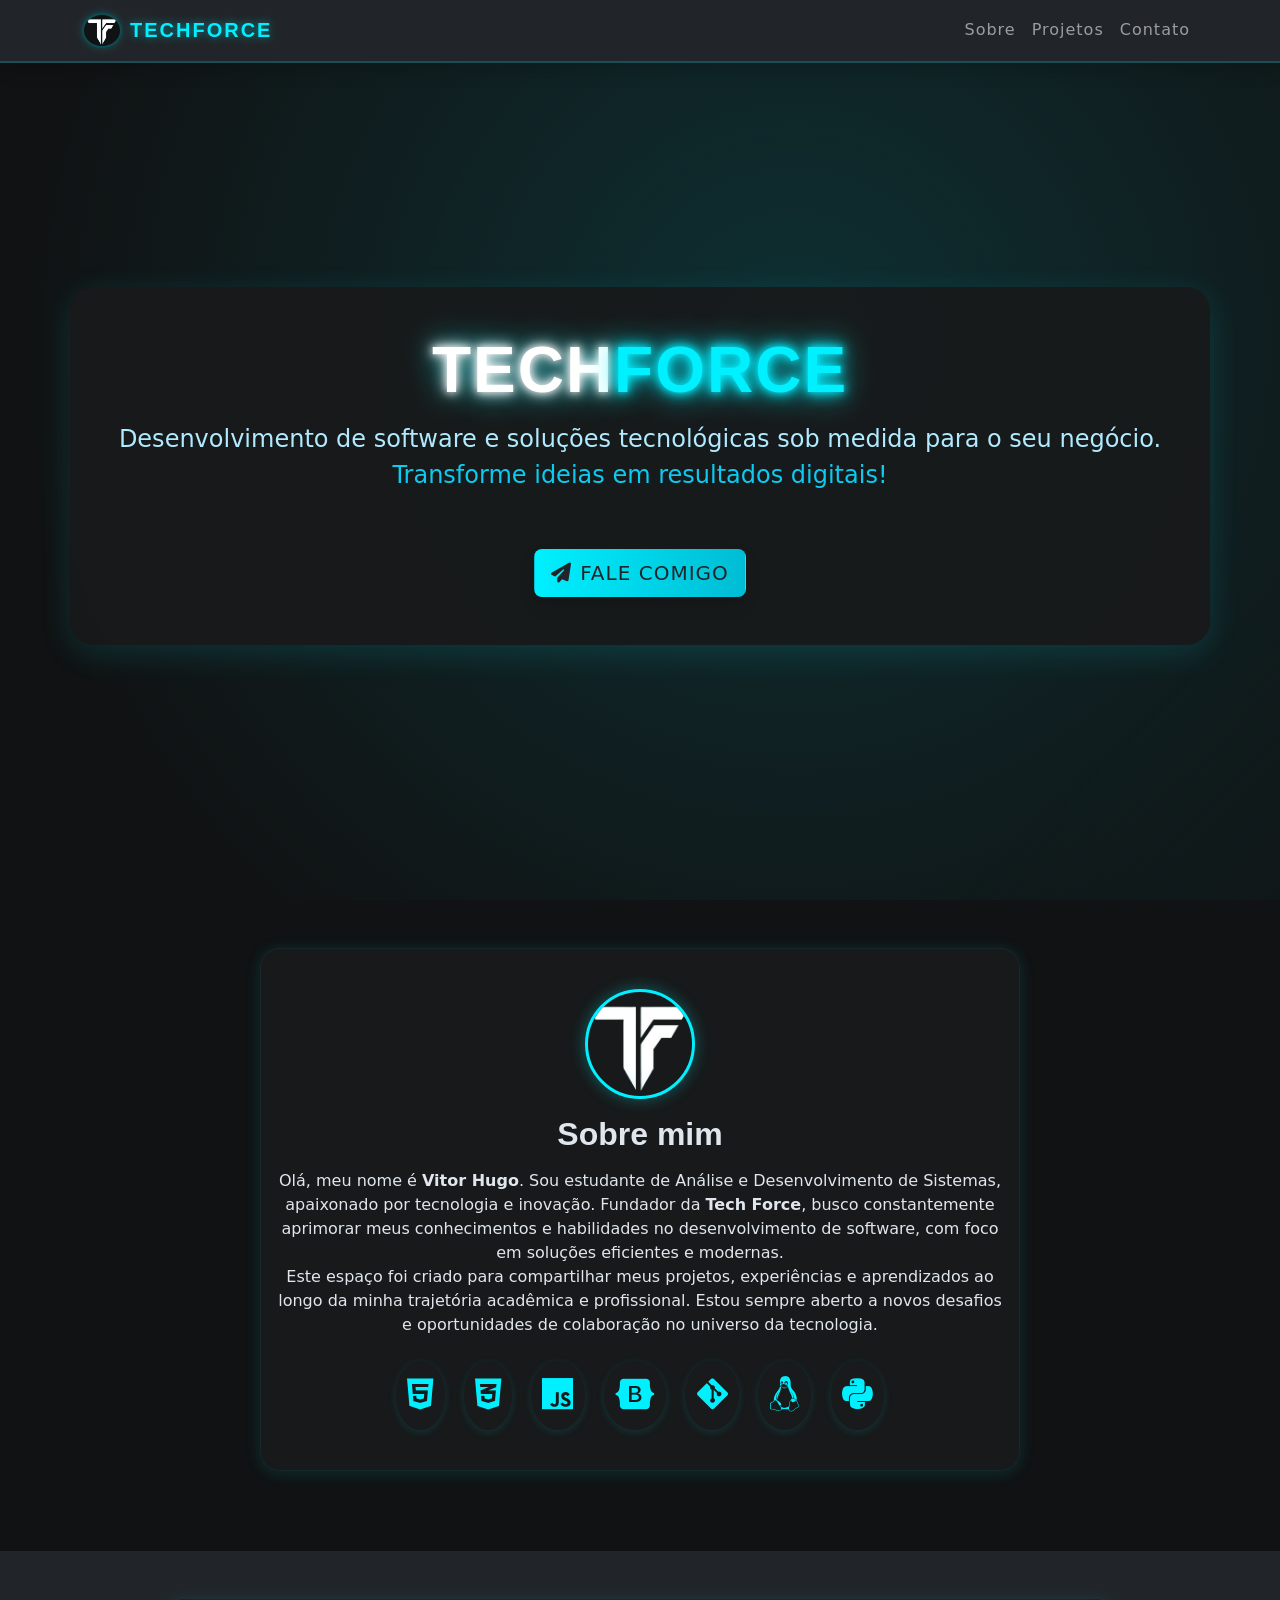
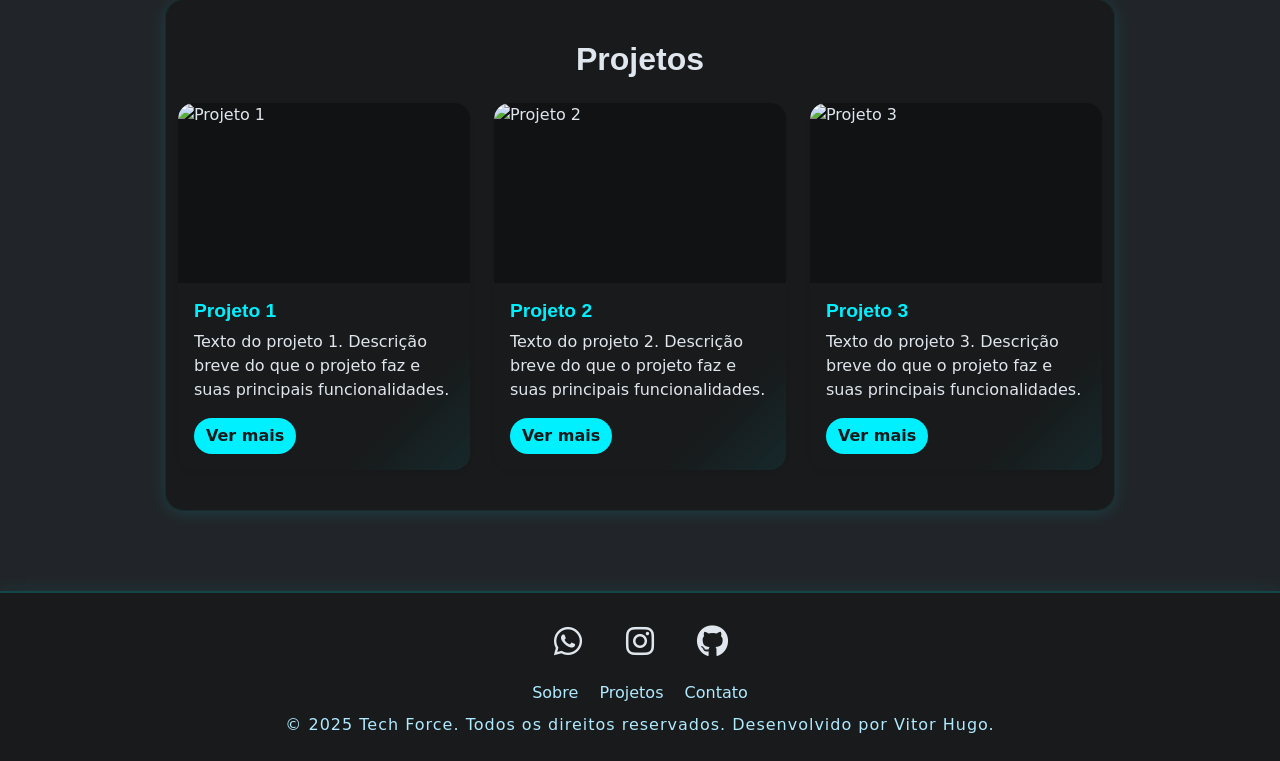
==== index.html @ abf0e977 "Commit inicial" ====
<!DOCTYPE html>
<html lang="pt-br">
  <head>
    <meta charset="UTF-8" />
    <meta name="viewport" content="width=device-width, initial-scale=1.0" />
    <title>TechForce - Início</title>
    <meta
      name="description"
      content="Desenvolvimento de software e soluções tecnológicas sob medida para o seu negócio. Portfólio de Vitor Hugo, fundador da TechForce."
    />
    <meta property="og:title" content="TechForce - Soluções em Software" />
    <meta
      property="og:description"
      content="Desenvolvimento de software e soluções tecnológicas sob medida para o seu negócio."
    />
    <meta property="og:image" content="img/techforce_logo_nobackground.png" />
    <meta property="og:type" content="website" />
    <link
      rel="icon"
      href="img/techforce_logo_nobackground.png"
      type="image/png"
    />
    <link rel="stylesheet" href="css/style.css" />
    <link
      rel="stylesheet"
      href="https://cdn.jsdelivr.net/npm/bootstrap@5.3.3/dist/css/bootstrap.min.css"
    />
    <link
      rel="stylesheet"
      href="https://cdnjs.cloudflare.com/ajax/libs/font-awesome/6.5.2/css/all.min.css"
    />
  </head>
  <body>
    <div id="particles-js"></div>
    <!-- Navbar -->
    <nav class="navbar navbar-expand-lg navbar-dark bg-dark fixed-top shadow">
      <div class="container">
        <a class="navbar-brand d-flex align-items-center" href="index.html">
          <img
            src="img/techforce_logo_nobackground.png"
            alt="Logo Tech Force"
            class="logo img-fluid me-2"
            width="40"
            height="40"
          />
          <span class="fw-bold">TECHFORCE</span>
        </a>
        <button
          class="navbar-toggler"
          type="button"
          data-bs-toggle="collapse"
          data-bs-target="#navbarNav"
          aria-controls="navbarNav"
          aria-expanded="false"
          aria-label="Toggle navigation"
        >
          <span class="navbar-toggler-icon"></span>
        </button>
        <div
          class="collapse navbar-collapse justify-content-end"
          id="navbarNav"
        >
          <ul class="navbar-nav">
            <li class="nav-item">
              <a class="nav-link active" href="#sobre">Sobre</a>
            </li>
            <li class="nav-item">
              <a class="nav-link" href="#projetos">Projetos</a>
            </li>
            <li class="nav-item">
              <a class="nav-link" href="contatos.html">Contato</a>
            </li>
          </ul>
        </div>
      </div>
    </nav>

    <!-- Hero Section -->
    <section
      class="hero hero-full d-flex align-items-center justify-content-center text-center"
    >
      <div class="container">
        <h1 class="display-4 mb-3">
          <span class="neon-tech glitch">TECH</span
          ><span class="neon-force glitch">FORCE</span>
        </h1>
        <p class="lead mb-4">
          Desenvolvimento de software e soluções tecnológicas sob medida para o
          seu negócio.<br />
          <span class="text-info"
            >Transforme ideias em resultados digitais!</span
          >
        </p>
        <a href="contatos.html" class="btn btn-destaque btn-lg shadow"
          ><i class="fa fa-paper-plane me-2"></i>Fale comigo</a
        >
      </div>
    </section>

    <main>
      <!-- Sobre Section -->
      <section id="sobre" class="py-5">
        <div class="container">
          <div class="row justify-content-center">
            <div class="col-12 col-md-10 col-lg-8 section-card text-center">
              <img
                src="img/techforce_logo_nobackground.png"
                alt="Foto de Vitor Hugo"
                class="profile-img mb-3"
              />
              <h2 class="mb-3">Sobre mim</h2>
              <p>
                Olá, meu nome é <strong>Vitor Hugo</strong>. Sou estudante de
                Análise e Desenvolvimento de Sistemas, apaixonado por tecnologia
                e inovação. Fundador da <strong>Tech Force</strong>, busco
                constantemente aprimorar meus conhecimentos e habilidades no
                desenvolvimento de software, com foco em soluções eficientes e
                modernas.<br />
                Este espaço foi criado para compartilhar meus projetos,
                experiências e aprendizados ao longo da minha trajetória
                acadêmica e profissional. Estou sempre aberto a novos desafios e
                oportunidades de colaboração no universo da tecnologia.
              </p>
              <div class="skills-list mt-4">
                <span class="skill-icon" title="HTML5"
                  ><i class="fab fa-html5"></i
                ></span>
                <span class="skill-icon" title="CSS3"
                  ><i class="fab fa-css3-alt"></i
                ></span>
                <span class="skill-icon" title="JavaScript"
                  ><i class="fab fa-js"></i
                ></span>
                <span class="skill-icon" title="Bootstrap"
                  ><i class="fab fa-bootstrap"></i
                ></span>
                <span class="skill-icon" title="Git"
                  ><i class="fab fa-git-alt"></i
                ></span>
                <span class="skill-icon" title="Linux"
                  ><i class="fab fa-linux"></i
                ></span>
                <span class="skill-icon" title="Python"
                  ><i class="fab fa-python"></i
                ></span>
              </div>
            </div>
          </div>
        </div>
      </section>

      <!-- Projetos Section -->
      <section id="projetos" class="py-5 bg-dark text-light">
        <div class="container">
          <div class="row justify-content-center">
            <div class="col-12 col-md-10 section-card">
              <h2 class="text-center mb-4">Projetos</h2>
              <div class="row g-4">
                <div class="col-md-4">
                  <div class="card h-100 shadow-sm">
                    <img
                      src="img/projeto1.jpg"
                      class="card-img-top"
                      alt="Projeto 1"
                    />
                    <div class="card-body">
                      <h5 class="card-title">Projeto 1</h5>
                      <p class="card-text">
                        Texto do projeto 1. Descrição breve do que o projeto faz
                        e suas principais funcionalidades.
                      </p>
                      <a
                        href="#"
                        class="btn btn-primary"
                        target="_blank"
                        rel="noopener"
                        >Ver mais</a
                      >
                    </div>
                  </div>
                </div>
                <div class="col-md-4">
                  <div class="card h-100 shadow-sm">
                    <img
                      src="img/projeto2.jpg"
                      class="card-img-top"
                      alt="Projeto 2"
                    />
                    <div class="card-body">
                      <h5 class="card-title">Projeto 2</h5>
                      <p class="card-text">
                        Texto do projeto 2. Descrição breve do que o projeto faz
                        e suas principais funcionalidades.
                      </p>
                      <a
                        href="#"
                        class="btn btn-primary"
                        target="_blank"
                        rel="noopener"
                        >Ver mais</a
                      >
                    </div>
                  </div>
                </div>
                <div class="col-md-4">
                  <div class="card h-100 shadow-sm">
                    <img
                      src="img/projeto3.jpg"
                      class="card-img-top"
                      alt="Projeto 3"
                    />
                    <div class="card-body">
                      <h5 class="card-title">Projeto 3</h5>
                      <p class="card-text">
                        Texto do projeto 3. Descrição breve do que o projeto faz
                        e suas principais funcionalidades.
                      </p>
                      <a
                        href="#"
                        class="btn btn-primary"
                        target="_blank"
                        rel="noopener"
                        >Ver mais</a
                      >
                    </div>
                  </div>
                </div>
                <!-- Adicione mais projetos conforme necessário -->
              </div>
            </div>
          </div>
        </div>
      </section>
    </main>

    <!-- Footer -->
    <footer class="py-4 mt-auto">
      <div class="container text-center">
        <div class="social-icons mb-3 d-flex justify-content-center gap-4">
          <a
            href="https://wa.me/5566984329906"
            target="_blank"
            class="icon-link whatsapp"
            aria-label="WhatsApp"
            ><i class="fab fa-whatsapp"></i
          ></a>
          <a
            href="https://www.instagram.com/techforce.dev"
            target="_blank"
            class="icon-link instagram"
            aria-label="Instagram"
            ><i class="fab fa-instagram"></i
          ></a>
          <a
            href="https://github.com/vitorhugo-chav"
            target="_blank"
            class="icon-link github"
            aria-label="GitHub"
            ><i class="fab fa-github"></i
          ></a>
        </div>
        <div class="mb-2">
          <a href="index.html#sobre" class="footer-link me-3">Sobre</a>
          <a href="index.html#projetos" class="footer-link me-3">Projetos</a>
          <a href="contatos.html" class="footer-link">Contato</a>
        </div>
        <p class="mt-2 mb-0 copyright">
          &copy; 2025 Tech Force. Todos os direitos reservados. Desenvolvido por
          Vitor Hugo.
        </p>
      </div>
    </footer>

    <!-- Scripts -->
    <script src="https://cdn.jsdelivr.net/npm/bootstrap@5.3.3/dist/js/bootstrap.bundle.min.js"></script>
    <script src="https://cdn.jsdelivr.net/npm/particles.js@2.0.0/particles.min.js"></script>
    <script src="js/particles-config.js"></script>
    <script src="js/main.js"></script>
  </body>
</html>
---- css/style.css ----
body {
  background: #101213 !important;
  font-family: "Share Tech Mono", "Fira Mono", "Roboto Mono", monospace;
  color: #e0e6ed;
  margin: 0;
  padding: 0;
  opacity: 0;
  transition: opacity 0.5s;
  min-height: 100vh;
  scroll-behavior: smooth;
}

body.page-fade-in {
  opacity: 1;
}
body.page-fade-out {
  opacity: 0;
}

/* Particles.js container */
#particles-js {
  position: fixed;
  width: 100vw;
  height: 100vh;
  top: 0;
  left: 0;
  z-index: -1;
  background: #101213;
}

/* Navbar */
.navbar {
  box-shadow: 0 2px 16px #00f0ff33;
  background: rgba(24, 26, 27, 0.98) !important;
  backdrop-filter: blur(8px);
  position: sticky;
  top: 0;
  z-index: 100;
  border-bottom: 2px solid #00f0ff33;
}
.navbar-brand span {
  letter-spacing: 2px;
  font-family: "Orbitron", sans-serif;
  font-weight: 900;
  color: #00f0ff;
  text-shadow: 0 0 8px #00f0ff88;
}
.nav-link.active,
.nav-link:focus {
  color: #00f0ff !important;
  text-shadow: 0 0 8px #00f0ff88;
}
.nav-link {
  transition: color 0.2s;
  font-size: 1.1rem;
  letter-spacing: 1px;
}
.navbar .logo {
  border-radius: 50%;
  border: 2px solid #00f0ff44;
  background: #101213;
  box-shadow: 0 0 8px #00f0ff33;
}

/* Hero Section */
.hero-full {
  min-height: 100vh;
  background: linear-gradient(135deg, #101213 85%, #00f0ff05 100%);
  padding-top: 5rem;
  padding-bottom: 3rem;
  display: flex;
  align-items: center;
  justify-content: center;
  position: relative;
  overflow: hidden;
}
.hero-full::before {
  content: "";
  position: absolute;
  top: -10%;
  left: -10%;
  width: 120%;
  height: 120%;
  background: radial-gradient(circle at 60% 40%, #00f0ff22 0%, transparent 70%);
  z-index: 0;
  animation: heroGlow 6s infinite alternate;
}
@keyframes heroGlow {
  0% {
    opacity: 0.7;
  }
  100% {
    opacity: 1;
  }
}
.hero-full .container {
  position: relative;
  z-index: 1;
  background: rgba(24, 26, 27, 0.92);
  border-radius: 1.5rem;
  padding: 3rem 2rem;
  box-shadow: 0 8px 32px #00f0ff22;
  display: flex;
  flex-direction: column;
  align-items: center;
}
h1.display-4 {
  font-family: "Orbitron", sans-serif;
  font-size: 3.5rem;
  letter-spacing: 2px;
  margin-bottom: 1rem;
  font-weight: 900;
  text-align: center;
  line-height: 1.1;
}
@media (min-width: 768px) {
  h1.display-4 {
    font-size: 4rem;
  }
}
.neon-tech {
  color: #fff;
  text-shadow: 0 0 8px #fff, 0 0 16px #fff, 0 0 32px #00f0ff;
}
.neon-force {
  color: #00f0ff;
  text-shadow: 0 0 8px #00f0ff, 0 0 16px #00f0ff, 0 0 32px #00f0ff;
}
.glitch {
  animation: glitch-flicker 2s infinite;
}
@keyframes glitch-flicker {
  0%,
  100% {
    opacity: 1;
    filter: none;
  }
  10% {
    opacity: 0.7;
    filter: blur(1px);
  }
  15% {
    opacity: 0.4;
    filter: blur(2px);
  }
  20% {
    opacity: 1;
    filter: none;
  }
  22% {
    opacity: 0.8;
    filter: blur(1px);
  }
  24% {
    opacity: 1;
    filter: none;
  }
  70% {
    opacity: 1;
    filter: none;
  }
  72% {
    opacity: 0.6;
    filter: blur(1px);
  }
  74% {
    opacity: 1;
    filter: none;
  }
}
.hero-full .lead {
  font-size: 1.5rem;
  color: #b0eaff;
  margin-bottom: 2rem;
}
.btn-destaque {
  background: linear-gradient(90deg, #00f0ff, #00bcd4);
  color: #181a1b;
  font-weight: bold;
  border-radius: 2rem;
  padding: 0.75rem 2.5rem;
  font-size: 1.3rem;
  margin-top: 2rem;
  box-shadow: 0 2px 16px #00f0ff33;
  transition: background 0.2s, color 0.2s, transform 0.2s;
  border: none;
  text-transform: uppercase;
  letter-spacing: 1px;
}
.btn-destaque:hover,
.btn-destaque:focus {
  background: linear-gradient(90deg, #00bcd4, #00f0ff);
  color: #fff;
  transform: scale(1.07);
}

/* Sobre mim */
.section-card {
  background: rgba(24, 26, 27, 0.93);
  border-radius: 1.2rem;
  box-shadow: 0 2px 16px #00f0ff22;
  padding: 2.5rem 2rem;
  margin-bottom: 2rem;
  border: 1px solid #00f0ff11;
  backdrop-filter: blur(2px);
}
.section-card h2 {
  color: #00f0ff;
  margin-bottom: 1.5rem;
  font-family: "Orbitron", sans-serif;
  font-weight: 700;
}
.section-card,
.section-card p,
.section-card label,
.section-card h2 {
  color: #e0e6ed !important;
}
.profile-img {
  width: 110px;
  height: 110px;
  object-fit: cover;
  border-radius: 50%;
  border: 3px solid #00f0ff;
  margin-bottom: 1rem;
  box-shadow: 0 0 16px #00f0ff55;
  display: block;
  margin-left: auto;
  margin-right: auto;
}
.skills-list {
  display: flex;
  flex-wrap: wrap;
  gap: 1.2rem;
  justify-content: center;
  margin-top: 1.5rem;
}
.skill-icon {
  font-size: 2.2rem;
  color: #00f0ff;
  background: #181a1b;
  border-radius: 50%;
  padding: 0.5rem 0.7rem;
  box-shadow: 0 2px 8px #00f0ff22;
  transition: transform 0.2s, color 0.2s;
}
.skill-icon:hover {
  color: #fff;
  transform: scale(1.15);
}

/* Projetos */
#projetos .carousel-inner {
  padding-bottom: 2rem;
}
#projetos .card {
  border-radius: 1rem;
  min-height: 260px;
  background: linear-gradient(135deg, #181a1b 80%, #00f0ff11 100%);
  color: #e0e6ed;
  border: none;
  box-shadow: 0 2px 12px #00f0ff22;
  transition: transform 0.2s, box-shadow 0.2s;
}
#projetos .card:hover {
  transform: translateY(-8px) scale(1.03);
  box-shadow: 0 8px 32px #00f0ff44;
}
#projetos .card-title {
  color: #00f0ff;
  font-family: "Orbitron", sans-serif;
  font-size: 1.2rem;
  font-weight: 700;
}
#projetos .card-img-top {
  border-radius: 1rem 1rem 0 0;
  height: 180px;
  object-fit: cover;
  background: #101213;
}
#projetos .btn-primary {
  background: #00f0ff;
  color: #181a1b;
  border-radius: 1.5rem;
  font-weight: bold;
  border: none;
  transition: background 0.2s, color 0.2s;
}
#projetos .btn-primary:hover {
  background: #00bcd4;
  color: #fff;
}

/* Formulário */
form .form-control {
  background: #181a1b;
  color: #e0e6ed;
  border: 1px solid #222;
  border-radius: 0.5rem;
}
form .form-control:focus {
  border-color: #00f0ff;
  box-shadow: 0 0 0 0.2rem rgba(0, 240, 255, 0.2);
  background: #181a1b;
  color: #fff;
}
.btn-primary {
  background: #00f0ff;
  border: none;
  color: #181a1b;
  font-weight: bold;
  transition: background 0.2s, color 0.2s;
}
.btn-primary:hover,
.btn-primary:focus {
  background: #00bcd4;
  color: #fff;
}
.was-validated .form-control:invalid,
.form-control.is-invalid {
  border-color: #dc3545;
}
.was-validated .form-control:valid,
.form-control.is-valid {
  border-color: #00f0ff;
}

/* Social icons */
.social-icons {
  gap: 2rem;
}
.icon-link {
  display: inline-flex;
  align-items: center;
  justify-content: center;
  width: 48px;
  height: 48px;
  border-radius: 50%;
  background: #181a1b;
  color: #e0e6ed;
  transition: background 0.2s, color 0.2s, transform 0.2s;
  font-size: 2rem;
  text-decoration: none !important;
  box-shadow: none !important;
  outline: none !important;
}
.icon-link:hover,
.icon-link:focus {
  transform: scale(1.15);
  color: #fff;
}
.icon-link.whatsapp:hover,
.icon-link.whatsapp:focus {
  background: #25d366;
  color: #fff;
}
.icon-link.instagram:hover,
.icon-link.instagram:focus {
  background: #e4405f;
  color: #fff;
}
.icon-link.github:hover,
.icon-link.github:focus {
  background: #24292e;
  color: #fff;
}
.icon-link::after {
  display: none !important;
}

/* Footer */
footer {
  background: #181a1b;
  border-top: 2px solid #00f0ff33;
  box-shadow: 0 -2px 16px #00f0ff11;
  padding-top: 2rem;
  padding-bottom: 2rem;
}
.footer-link {
  color: #b0eaff;
  text-decoration: none;
  font-size: 1rem;
  transition: color 0.2s;
}
.footer-link:hover,
.footer-link:focus {
  color: #00f0ff;
  text-decoration: underline;
}
.copyright {
  color: #b0eaff;
  font-size: 1rem;
  letter-spacing: 1px;
}

/* Corrige a cor dos placeholders */
.section-card ::placeholder,
.section-card input::placeholder,
.section-card textarea::placeholder {
  color: #b0eaff !important;
  opacity: 1;
}

/* Responsividade extra */
@media (max-width: 767px) {
  .hero-full .container,
  .section-card {
    padding: 1.2rem 0.5rem;
  }
  h1.display-4 {
    font-size: 2.2rem;
  }
  #projetos .card-img-top {
    height: 120px;
  }
  .skills-list {
    gap: 0.7rem;
  }
  .profile-img {
    width: 80px;
    height: 80px;
  }
  .navbar {
    font-size: 1rem;
  }
}
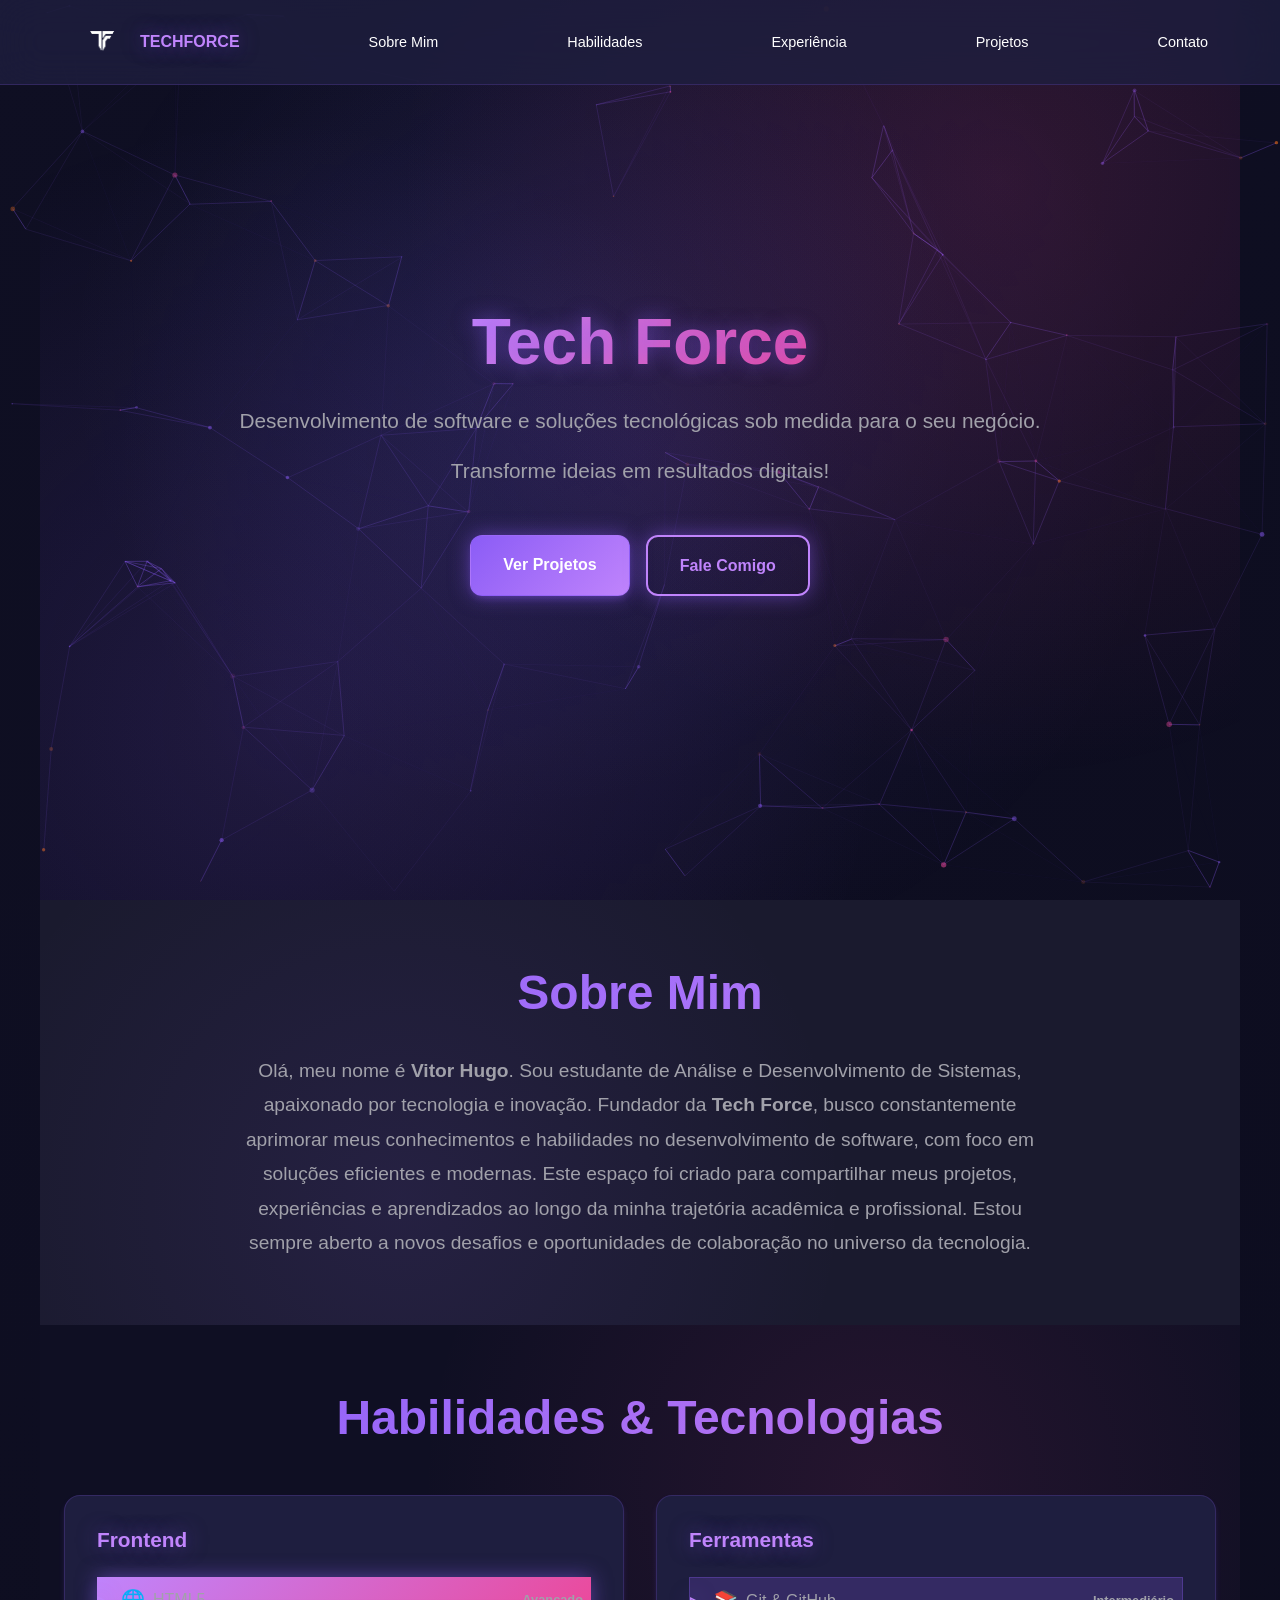
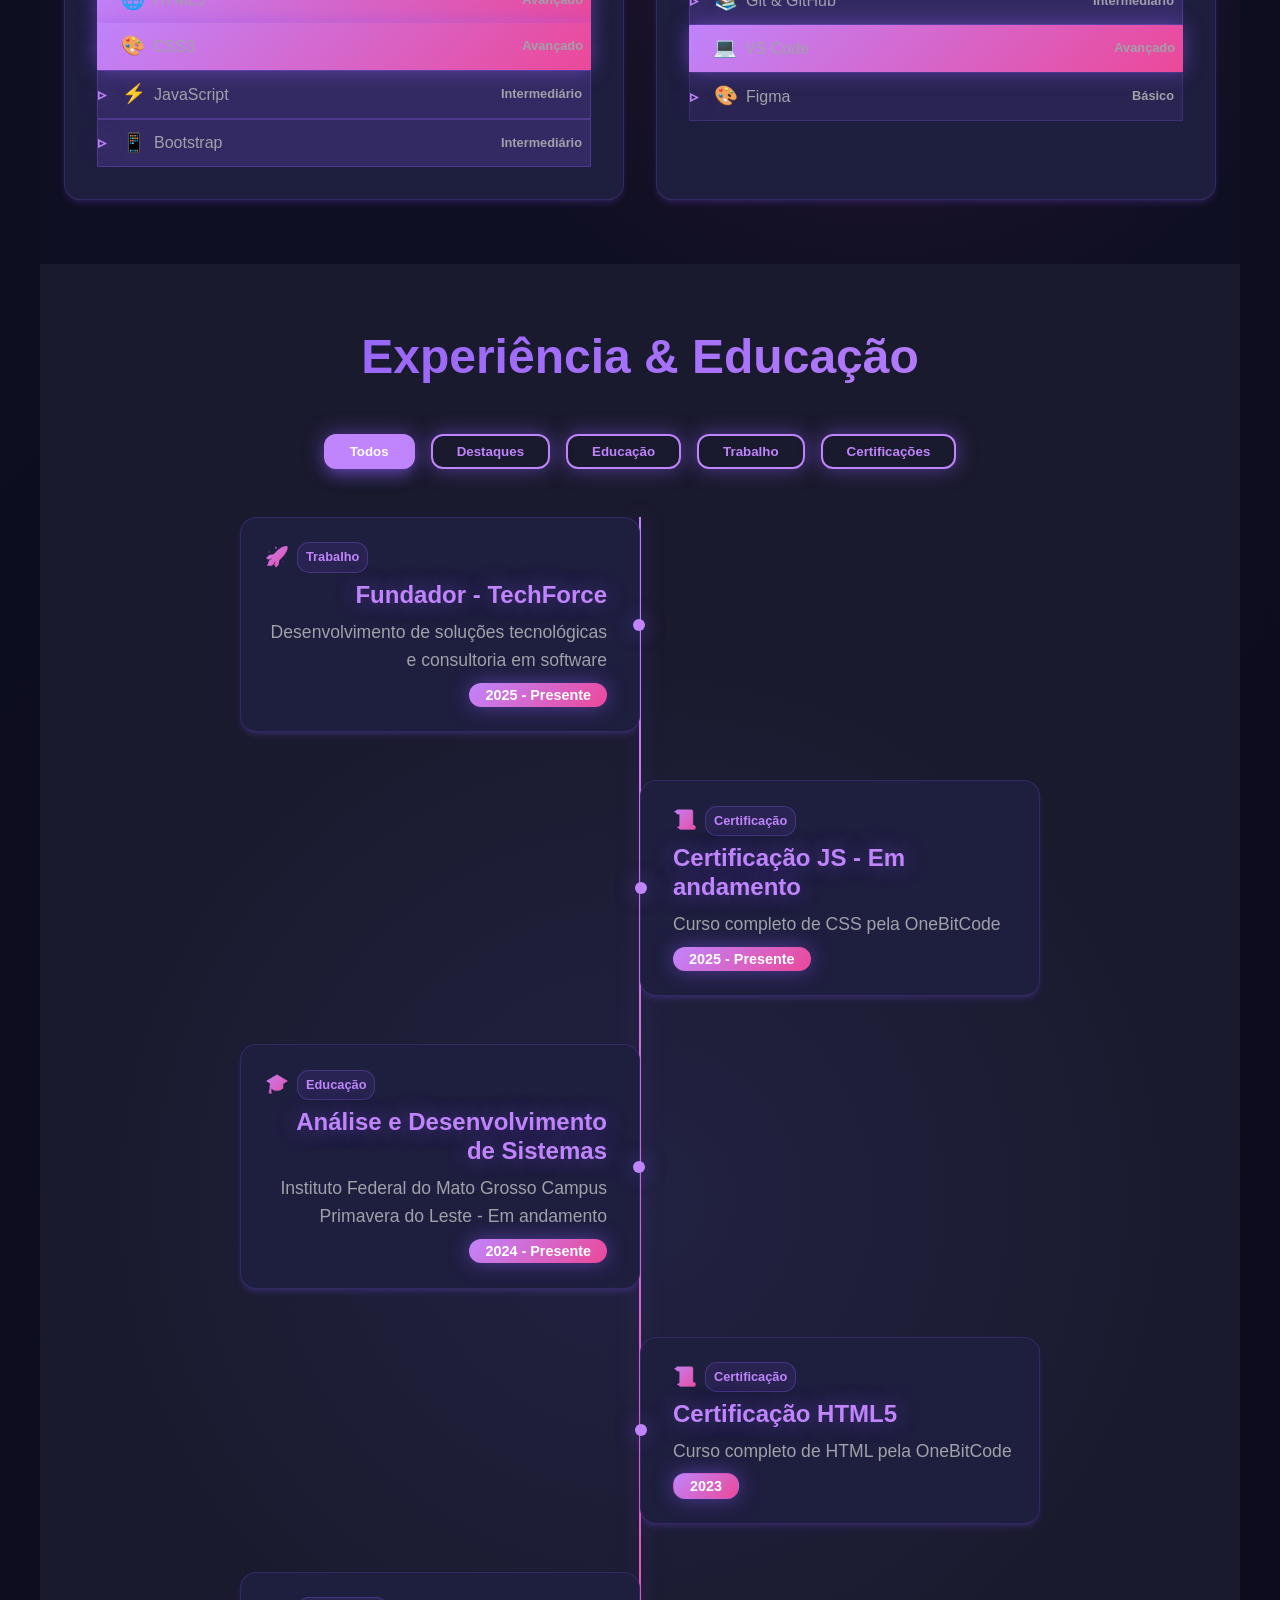
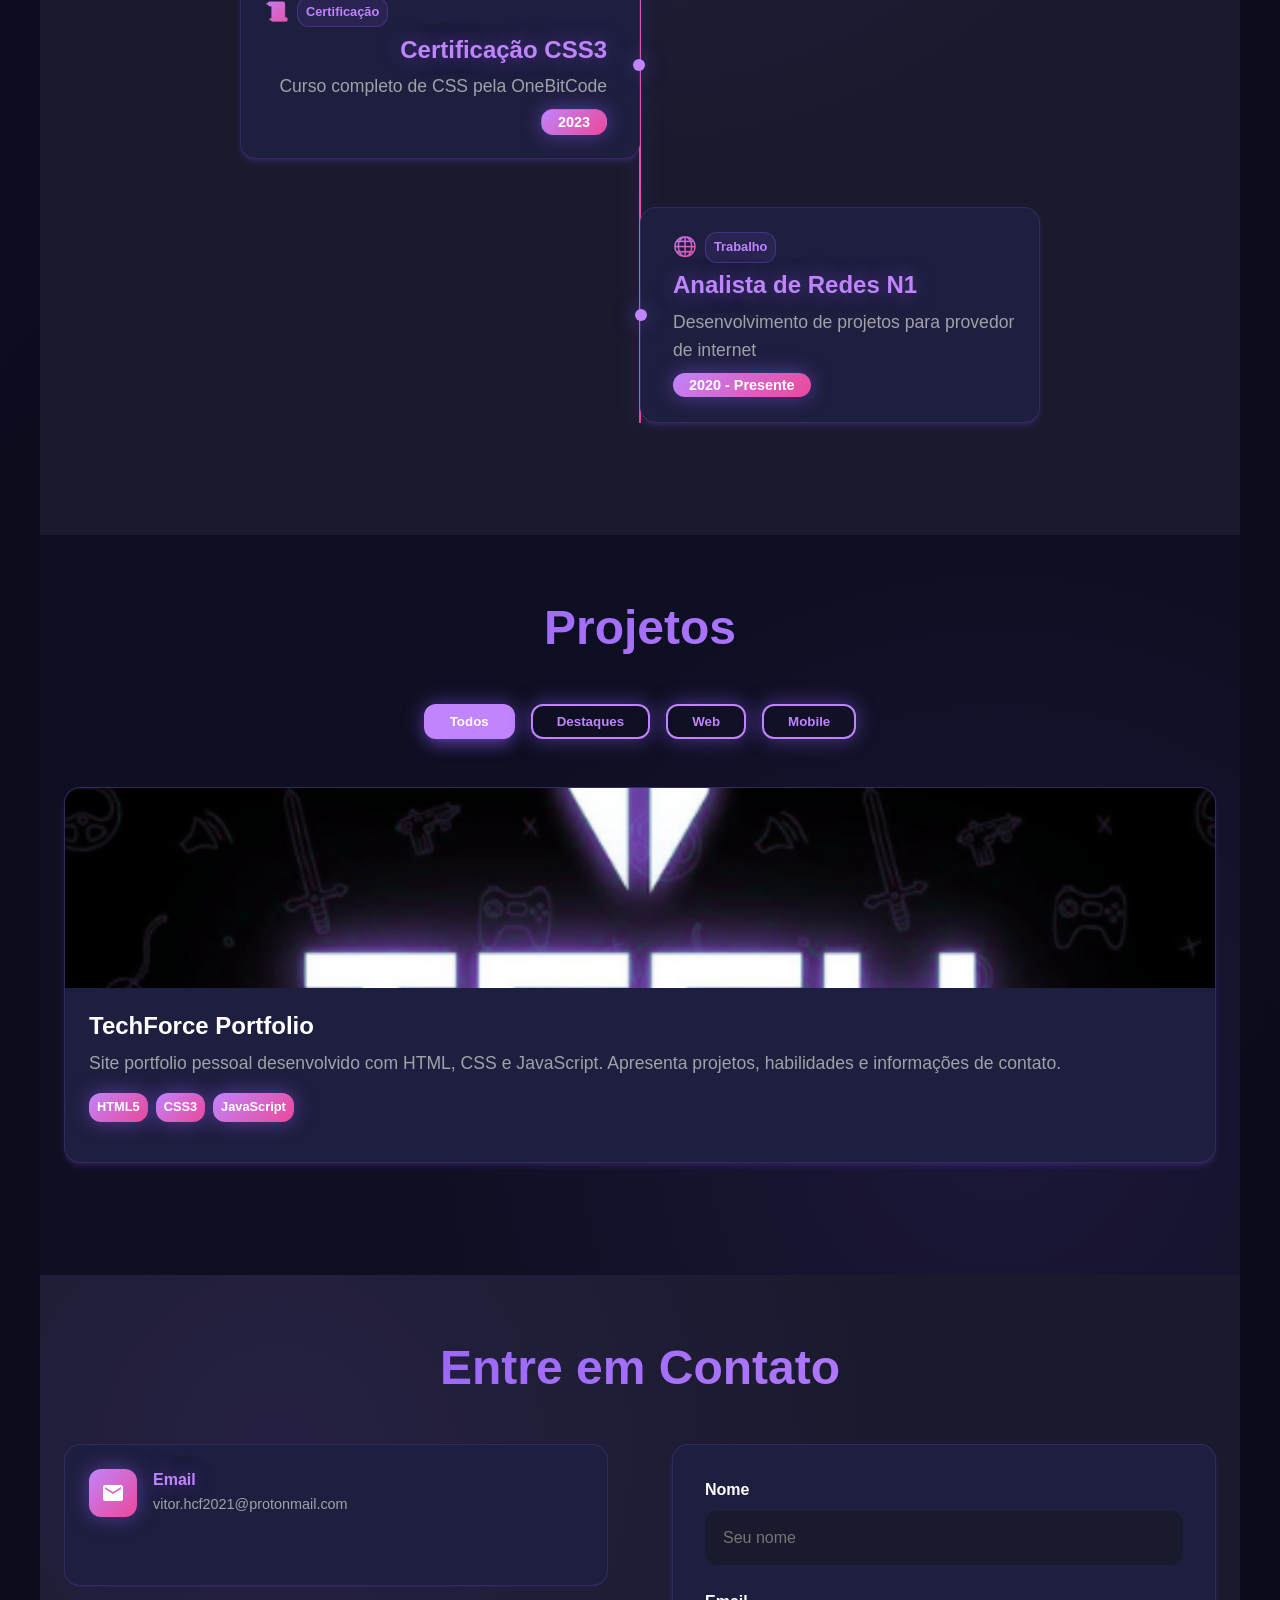
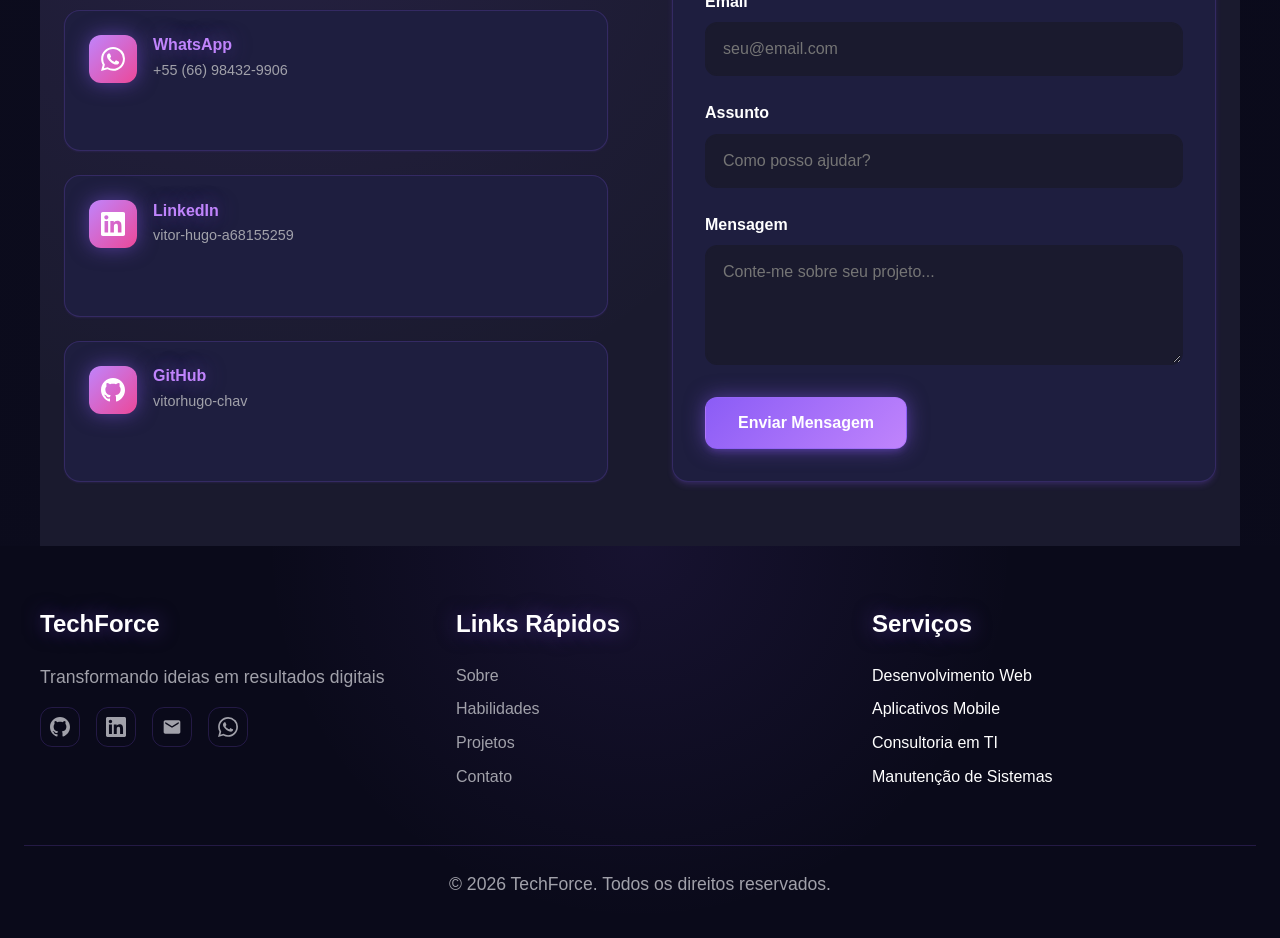
==== commit 6e81f189: "Redesign completo da pagina" ====
--- a/index.html
+++ b/index.html
@@ -1,280 +1,381 @@
 <!DOCTYPE html>
-<html lang="pt-br">
+<html lang="pt-BR">
   <head>
     <meta charset="UTF-8" />
     <meta name="viewport" content="width=device-width, initial-scale=1.0" />
-    <title>TechForce - Início</title>
+    <title>TechForce - Desenvolvimento de Software</title>
+
+    <!-- Meta Tags para SEO -->
     <meta
       name="description"
-      content="Desenvolvimento de software e soluções tecnológicas sob medida para o seu negócio. Portfólio de Vitor Hugo, fundador da TechForce."
-    />
-    <meta property="og:title" content="TechForce - Soluções em Software" />
+      content="TechForce - Desenvolvimento de software e soluções tecnológicas sob medida para seu negócio. Transforme ideias em resultados digitais!"
+    />
+    <meta
+      name="keywords"
+      content="desenvolvimento, software, tecnologia, programação, web, mobile, TechForce, Vitor Hugo"
+    />
+    <meta name="author" content="Vitor Hugo" />
+
+    <!-- Open Graph / Facebook -->
+    <meta property="og:type" content="website" />
+    <meta property="og:url" content="https://techforce.dev.br/" />
+    <meta
+      property="og:title"
+      content="TechForce - Desenvolvimento de Software"
+    />
     <meta
       property="og:description"
-      content="Desenvolvimento de software e soluções tecnológicas sob medida para o seu negócio."
-    />
-    <meta property="og:image" content="img/techforce_logo_nobackground.png" />
-    <meta property="og:type" content="website" />
-    <link
-      rel="icon"
-      href="img/techforce_logo_nobackground.png"
-      type="image/png"
-    />
-    <link rel="stylesheet" href="css/style.css" />
-    <link
-      rel="stylesheet"
-      href="https://cdn.jsdelivr.net/npm/bootstrap@5.3.3/dist/css/bootstrap.min.css"
-    />
-    <link
-      rel="stylesheet"
-      href="https://cdnjs.cloudflare.com/ajax/libs/font-awesome/6.5.2/css/all.min.css"
-    />
+      content="Soluções tecnológicas sob medida para seu negócio"
+    />
+    <meta
+      property="og:image"
+      content="assets/img/TechForce-Logo-NoBackground.png"
+    />
+
+    <!-- Twitter -->
+    <meta property="twitter:card" content="summary_large_image" />
+    <meta property="twitter:url" content="https://techforce.dev.br/" />
+    <meta
+      property="twitter:title"
+      content="TechForce - Desenvolvimento de Software"
+    />
+    <meta
+      property="twitter:description"
+      content="Soluções tecnológicas sob medida para seu negócio"
+    />
+    <meta
+      property="twitter:image"
+      content="assets/img/TechForce-Logo-NoBackground.png"
+    />
+
+    <link rel="stylesheet" href="assets/css/style.css" />
+    <link rel="icon" type="image/x-icon" href="assets/img/TechForce.png" />
   </head>
   <body>
-    <div id="particles-js"></div>
+    <!-- Partículas de fundo -->
+    <div id="particles-container"></div>
+
     <!-- Navbar -->
-    <nav class="navbar navbar-expand-lg navbar-dark bg-dark fixed-top shadow">
-      <div class="container">
-        <a class="navbar-brand d-flex align-items-center" href="index.html">
-          <img
-            src="img/techforce_logo_nobackground.png"
-            alt="Logo Tech Force"
-            class="logo img-fluid me-2"
-            width="40"
-            height="40"
-          />
-          <span class="fw-bold">TECHFORCE</span>
-        </a>
-        <button
-          class="navbar-toggler"
-          type="button"
-          data-bs-toggle="collapse"
-          data-bs-target="#navbarNav"
-          aria-controls="navbarNav"
-          aria-expanded="false"
-          aria-label="Toggle navigation"
-        >
-          <span class="navbar-toggler-icon"></span>
-        </button>
-        <div
-          class="collapse navbar-collapse justify-content-end"
-          id="navbarNav"
-        >
-          <ul class="navbar-nav">
-            <li class="nav-item">
-              <a class="nav-link active" href="#sobre">Sobre</a>
-            </li>
-            <li class="nav-item">
-              <a class="nav-link" href="#projetos">Projetos</a>
-            </li>
-            <li class="nav-item">
-              <a class="nav-link" href="contatos.html">Contato</a>
-            </li>
+    <nav>
+      <ul>
+        <li>
+          <a href="#"
+            ><img
+              src="assets/img/TechForce-Logo-NoBackground.png"
+              alt="Logo TechForce"
+              width="60"
+            />TECHFORCE</a
+          >
+        </li>
+        <li><a href="#aboutme">Sobre Mim</a></li>
+        <li><a href="#skills">Habilidades</a></li>
+        <li><a href="#experience">Experiência</a></li>
+        <li><a href="#projects">Projetos</a></li>
+        <li><a href="#contact">Contato</a></li>
+      </ul>
+    </nav>
+
+    <!-- Hero -->
+    <section id="hero">
+      <h1>Tech Force</h1>
+      <p>
+        Desenvolvimento de software e soluções tecnológicas sob medida para o
+        seu negócio.
+      </p>
+      <p>Transforme ideias em resultados digitais!</p>
+      <div class="hero-buttons">
+        <a href="#projects" class="btn btn-primary">Ver Projetos</a>
+        <a href="#contact" class="btn btn-secondary">Fale Comigo</a>
+      </div>
+    </section>
+
+    <!-- About Me -->
+    <section id="aboutme">
+      <h2>Sobre Mim</h2>
+      <p>
+        Olá, meu nome é <strong>Vitor Hugo</strong>. Sou estudante de Análise e
+        Desenvolvimento de Sistemas, apaixonado por tecnologia e inovação.
+        Fundador da <strong>Tech Force</strong>, busco constantemente aprimorar
+        meus conhecimentos e habilidades no desenvolvimento de software, com
+        foco em soluções eficientes e modernas. Este espaço foi criado para
+        compartilhar meus projetos, experiências e aprendizados ao longo da
+        minha trajetória acadêmica e profissional. Estou sempre aberto a novos
+        desafios e oportunidades de colaboração no universo da tecnologia.
+      </p>
+    </section>
+
+    <!-- Skills -->
+    <section id="skills">
+      <h2>Habilidades & Tecnologias</h2>
+      <div class="skills-container">
+        <!-- Grid de habilidades (será preenchido dinamicamente) -->
+        <div class="skills-grid" id="skills-grid">
+          <!-- Habilidades serão carregadas aqui via JavaScript -->
+        </div>
+      </div>
+    </section>
+
+    <!-- Experience -->
+    <section id="experience">
+      <h2>Experiência & Educação</h2>
+      <div class="timeline-container">
+        <!-- Filtros da Timeline -->
+        <div class="timeline-filters">
+          <button class="timeline-filter-btn active" data-filter="all">
+            Todos
+          </button>
+          <button class="timeline-filter-btn" data-filter="featured">
+            Destaques
+          </button>
+          <button class="timeline-filter-btn" data-filter="education">
+            Educação
+          </button>
+          <button class="timeline-filter-btn" data-filter="work">
+            Trabalho
+          </button>
+          <button class="timeline-filter-btn" data-filter="certification">
+            Certificações
+          </button>
+        </div>
+
+        <!-- Timeline (será preenchida dinamicamente) -->
+        <div class="timeline" id="timeline">
+          <!-- Items da timeline serão carregados aqui via JavaScript -->
+        </div>
+      </div>
+    </section>
+
+    <!-- Projects -->
+    <section id="projects">
+      <h2>Projetos</h2>
+      <div class="projects-container">
+        <!-- Filtros -->
+        <div class="projects-filters">
+          <button class="filter-btn active" data-filter="all">Todos</button>
+          <button class="filter-btn" data-filter="featured">Destaques</button>
+          <button class="filter-btn" data-filter="web">Web</button>
+          <button class="filter-btn" data-filter="mobile">Mobile</button>
+        </div>
+
+        <!-- Grid de projetos (será preenchido dinamicamente) -->
+        <div class="projects-grid" id="projects-grid">
+          <!-- Projetos serão carregados aqui via JavaScript -->
+        </div>
+
+        <!-- Carrossel para mobile -->
+        <div class="projects-carousel" id="projects-carousel">
+          <!-- Carrossel será preenchido dinamicamente -->
+        </div>
+      </div>
+    </section>
+
+    <!-- Contact -->
+    <section id="contact">
+      <h2>Entre em Contato</h2>
+      <div class="contact-container">
+        <div class="contact-info">
+          <div class="contact-item">
+            <a href="mailto:vitor.hcf2021@protonmail.com" target="_blank">
+              <div class="contact-icon">
+                <svg viewBox="0 0 24 24" fill="currentColor">
+                  <path
+                    d="M20 4H4c-1.1 0-1.99.9-1.99 2L2 18c0 1.1.9 2 2 2h16c1.1 0 2-.9 2-2V6c0-1.1-.9-2-2-2zm0 4l-8 5-8-5V6l8 5 8-5v2z"
+                  />
+                </svg>
+              </div>
+              <div class="contact-details">
+                <h3>Email</h3>
+                <p>vitor.hcf2021@protonmail.com</p>
+              </div>
+            </a>
+          </div>
+          <div class="contact-item">
+            <a
+              href="https://wa.me/5566984329906"
+              target="_blank"
+              rel="noopener"
+            >
+              <div class="contact-icon">
+                <svg viewBox="0 0 24 24" fill="currentColor">
+                  <path
+                    d="M17.472 14.382c-.297-.149-1.758-.867-2.03-.967-.273-.099-.471-.148-.67.15-.197.297-.767.966-.94 1.164-.173.199-.347.223-.644.075-.297-.15-1.255-.463-2.39-1.475-.883-.788-1.48-1.761-1.653-2.059-.173-.297-.018-.458.13-.606.134-.133.298-.347.446-.52.149-.174.198-.298.298-.497.099-.198.05-.371-.025-.52-.075-.149-.669-1.612-.916-2.207-.242-.579-.487-.5-.669-.51-.173-.008-.371-.01-.57-.01-.198 0-.52.074-.792.372-.272.297-1.04 1.016-1.04 2.479 0 1.462 1.065 2.875 1.213 3.074.149.198 2.096 3.2 5.077 4.487.709.306 1.262.489 1.694.625.712.227 1.36.195 1.871.118.571-.085 1.758-.719 2.006-1.413.248-.694.248-1.289.173-1.413-.074-.124-.272-.198-.57-.347m-5.421 7.403h-.004a9.87 9.87 0 01-5.031-1.378l-.361-.214-3.741.982.998-3.648-.235-.374a9.86 9.86 0 01-1.51-5.26c.001-5.45 4.436-9.884 9.888-9.884 2.64 0 5.122 1.03 6.988 2.898a9.825 9.825 0 012.893 6.994c-.003 5.45-4.437 9.884-9.885 9.884m8.413-18.297A11.815 11.815 0 0012.05 0C5.495 0 .16 5.335.157 11.892c0 2.096.547 4.142 1.588 5.945L.057 24l6.305-1.654a11.882 11.882 0 005.683 1.448h.005c6.554 0 11.89-5.335 11.893-11.893A11.821 11.821 0 0020.885 3.488"
+                  />
+                </svg>
+              </div>
+              <div class="contact-details">
+                <h3>WhatsApp</h3>
+                <p>+55 (66) 98432-9906</p>
+              </div>
+            </a>
+          </div>
+          <div class="contact-item">
+            <a
+              href="https://www.linkedin.com/in/vitor-hugo-a68155259"
+              target="_blank"
+              rel="noopener"
+            >
+              <div class="contact-icon">
+                <svg viewBox="0 0 24 24" fill="currentColor">
+                  <path
+                    d="M20.447 20.452h-3.554v-5.569c0-1.328-.027-3.037-1.852-3.037-1.853 0-2.136 1.445-2.136 2.939v5.667H9.351V9h3.414v1.561h.046c.477-.9 1.637-1.85 3.37-1.85 3.601 0 4.267 2.37 4.267 5.455v6.286zM5.337 7.433c-1.144 0-2.063-.926-2.063-2.065 0-1.138.92-2.063 2.063-2.063 1.14 0 2.064.925 2.064 2.063 0 1.139-.925 2.065-2.064 2.065zm1.782 13.019H3.555V9h3.564v11.452zM22.225 0H1.771C.792 0 0 .774 0 1.729v20.542C0 23.227.792 24 1.771 24h20.451C23.2 24 24 23.227 24 22.271V1.729C24 .774 23.2 0 22.222 0h.003z"
+                  />
+                </svg>
+              </div>
+              <div class="contact-details">
+                <h3>LinkedIn</h3>
+                <p>vitor-hugo-a68155259</p>
+              </div>
+            </a>
+          </div>
+          <div class="contact-item">
+            <a
+              href="https://github.com/vitorhugo-chav"
+              target="_blank"
+              rel="noopener"
+            >
+              <div class="contact-icon">
+                <svg viewBox="0 0 24 24" fill="currentColor">
+                  <path
+                    d="M12 0c-6.626 0-12 5.373-12 12 0 5.302 3.438 9.8 8.207 11.387.599.111.793-.261.793-.577v-2.234c-3.338.726-4.033-1.416-4.033-1.416-.546-1.387-1.333-1.756-1.333-1.756-1.089-.745.083-.729.083-.729 1.205.084 1.839 1.237 1.839 1.237 1.07 1.834 2.807 1.304 3.492.997.107-.775.418-1.305.762-1.604-2.665-.305-5.467-1.334-5.467-5.931 0-1.311.469-2.381 1.236-3.221-.124-.303-.535-1.524.117-3.176 0 0 1.008-.322 3.301 1.23.957-.266 1.983-.399 3.003-.404 1.02.005 2.047.138 3.006.404 2.291-1.552 3.297-1.23 3.297-1.23.653 1.653.242 2.874.118 3.176.77.84 1.235 1.911 1.235 3.221 0 4.609-2.807 5.624-5.479 5.921.43.372.823 1.102.823 2.222v3.293c0 .319.192.694.801.576 4.765-1.589 8.199-6.086 8.199-11.386 0-6.627-5.373-12-12-12z"
+                  />
+                </svg>
+              </div>
+              <div class="contact-details">
+                <h3>GitHub</h3>
+                <p>vitorhugo-chav</p>
+              </div>
+            </a>
+          </div>
+        </div>
+
+        <form action="#" method="POST" class="contact-form">
+          <div class="form-group">
+            <label for="name">Nome</label>
+            <input
+              type="text"
+              id="name"
+              name="name"
+              placeholder="Seu nome"
+              required
+            />
+          </div>
+          <div class="form-group">
+            <label for="email">Email</label>
+            <input
+              type="email"
+              id="email"
+              name="email"
+              placeholder="seu@email.com"
+              required
+            />
+          </div>
+          <div class="form-group">
+            <label for="subject">Assunto</label>
+            <input
+              type="text"
+              id="subject"
+              name="subject"
+              placeholder="Como posso ajudar?"
+            />
+          </div>
+          <div class="form-group">
+            <label for="message">Mensagem</label>
+            <textarea
+              id="message"
+              name="message"
+              placeholder="Conte-me sobre seu projeto..."
+              required
+            ></textarea>
+          </div>
+          <button type="submit" class="btn btn-primary">Enviar Mensagem</button>
+        </form>
+      </div>
+    </section>
+
+    <!-- Footer -->
+    <footer>
+      <div class="footer-content">
+        <div class="footer-section">
+          <h3>TechForce</h3>
+          <p>Transformando ideias em resultados digitais</p>
+          <div class="social-links">
+            <a
+              href="https://github.com/vitorhugo-chav"
+              target="_blank"
+              rel="noopener"
+              aria-label="GitHub"
+            >
+              <svg viewBox="0 0 24 24" fill="currentColor">
+                <path
+                  d="M12 0c-6.626 0-12 5.373-12 12 0 5.302 3.438 9.8 8.207 11.387.599.111.793-.261.793-.577v-2.234c-3.338.726-4.033-1.416-4.033-1.416-.546-1.387-1.333-1.756-1.333-1.756-1.089-.745.083-.729.083-.729 1.205.084 1.839 1.237 1.839 1.237 1.07 1.834 2.807 1.304 3.492.997.107-.775.418-1.305.762-1.604-2.665-.305-5.467-1.334-5.467-5.931 0-1.311.469-2.381 1.236-3.221-.124-.303-.535-1.524.117-3.176 0 0 1.008-.322 3.301 1.23.957-.266 1.983-.399 3.003-.404 1.02.005 2.047.138 3.006.404 2.291-1.552 3.297-1.23 3.297-1.23.653 1.653.242 2.874.118 3.176.77.84 1.235 1.911 1.235 3.221 0 4.609-2.807 5.624-5.479 5.921.43.372.823 1.102.823 2.222v3.293c0 .319.192.694.801.576 4.765-1.589 8.199-6.086 8.199-11.386 0-6.627-5.373-12-12-12z"
+                />
+              </svg>
+            </a>
+            <a
+              href="https://www.linkedin.com/in/vitor-hugo-a68155259"
+              target="_blank"
+              rel="noopener"
+              aria-label="LinkedIn"
+            >
+              <svg viewBox="0 0 24 24" fill="currentColor">
+                <path
+                  d="M20.447 20.452h-3.554v-5.569c0-1.328-.027-3.037-1.852-3.037-1.853 0-2.136 1.445-2.136 2.939v5.667H9.351V9h3.414v1.561h.046c.477-.9 1.637-1.85 3.37-1.85 3.601 0 4.267 2.37 4.267 5.455v6.286zM5.337 7.433c-1.144 0-2.063-.926-2.063-2.065 0-1.138.92-2.063 2.063-2.063 1.14 0 2.064.925 2.064 2.063 0 1.139-.925 2.065-2.064 2.065zm1.782 13.019H3.555V9h3.564v11.452zM22.225 0H1.771C.792 0 0 .774 0 1.729v20.542C0 23.227.792 24 1.771 24h20.451C23.2 24 24 23.227 24 22.271V1.729C24 .774 23.2 0 22.222 0h.003z"
+                />
+              </svg>
+            </a>
+            <a href="mailto:vitor.hcf2021@protonmail.com" aria-label="Email">
+              <svg viewBox="0 0 24 24" fill="currentColor">
+                <path
+                  d="M20 4H4c-1.1 0-1.99.9-1.99 2L2 18c0 1.1.9 2 2 2h16c1.1 0 2-.9 2-2V6c0-1.1-.9-2-2-2zm0 4l-8 5-8-5V6l8 5 8-5v2z"
+                />
+              </svg>
+            </a>
+            <a
+              href="https://wa.me/5566984329906"
+              target="_blank"
+              rel="noopener"
+              aria-label="WhatsApp"
+            >
+              <svg viewBox="0 0 24 24" fill="currentColor">
+                <path
+                  d="M17.472 14.382c-.297-.149-1.758-.867-2.03-.967-.273-.099-.471-.148-.67.15-.197.297-.767.966-.94 1.164-.173.199-.347.223-.644.075-.297-.15-1.255-.463-2.39-1.475-.883-.788-1.48-1.761-1.653-2.059-.173-.297-.018-.458.13-.606.134-.133.298-.347.446-.52.149-.174.198-.298.298-.497.099-.198.05-.371-.025-.52-.075-.149-.669-1.612-.916-2.207-.242-.579-.487-.5-.669-.51-.173-.008-.371-.01-.57-.01-.198 0-.52.074-.792.372-.272.297-1.04 1.016-1.04 2.479 0 1.462 1.065 2.875 1.213 3.074.149.198 2.096 3.2 5.077 4.487.709.306 1.262.489 1.694.625.712.227 1.36.195 1.871.118.571-.085 1.758-.719 2.006-1.413.248-.694.248-1.289.173-1.413-.074-.124-.272-.198-.57-.347m-5.421 7.403h-.004a9.87 9.87 0 01-5.031-1.378l-.361-.214-3.741.982.998-3.648-.235-.374a9.86 9.86 0 01-1.51-5.26c.001-5.45 4.436-9.884 9.888-9.884 2.64 0 5.122 1.03 6.988 2.898a9.825 9.825 0 012.893 6.994c-.003 5.45-4.437 9.884-9.885 9.884m8.413-18.297A11.815 11.815 0 0012.05 0C5.495 0 .16 5.335.157 11.892c0 2.096.547 4.142 1.588 5.945L.057 24l6.305-1.654a11.882 11.882 0 005.683 1.448h.005c6.554 0 11.89-5.335 11.893-11.893A11.821 11.821 0 0020.885 3.488"
+                />
+              </svg>
+            </a>
+          </div>
+        </div>
+        <div class="footer-section">
+          <h3>Links Rápidos</h3>
+          <ul>
+            <li><a href="#aboutme">Sobre</a></li>
+            <li><a href="#skills">Habilidades</a></li>
+            <li><a href="#projects">Projetos</a></li>
+            <li><a href="#contact">Contato</a></li>
           </ul>
         </div>
-      </div>
-    </nav>
-
-    <!-- Hero Section -->
-    <section
-      class="hero hero-full d-flex align-items-center justify-content-center text-center"
-    >
-      <div class="container">
-        <h1 class="display-4 mb-3">
-          <span class="neon-tech glitch">TECH</span
-          ><span class="neon-force glitch">FORCE</span>
-        </h1>
-        <p class="lead mb-4">
-          Desenvolvimento de software e soluções tecnológicas sob medida para o
-          seu negócio.<br />
-          <span class="text-info"
-            >Transforme ideias em resultados digitais!</span
-          >
+        <div class="footer-section">
+          <h3>Serviços</h3>
+          <ul>
+            <li>Desenvolvimento Web</li>
+            <li>Aplicativos Mobile</li>
+            <li>Consultoria em TI</li>
+            <li>Manutenção de Sistemas</li>
+          </ul>
+        </div>
+      </div>
+      <div class="footer-bottom">
+        <p>
+          &copy; <span id="current-year"></span> TechForce. Todos os direitos
+          reservados.
         </p>
-        <a href="contatos.html" class="btn btn-destaque btn-lg shadow"
-          ><i class="fa fa-paper-plane me-2"></i>Fale comigo</a
-        >
-      </div>
-    </section>
-
-    <main>
-      <!-- Sobre Section -->
-      <section id="sobre" class="py-5">
-        <div class="container">
-          <div class="row justify-content-center">
-            <div class="col-12 col-md-10 col-lg-8 section-card text-center">
-              <img
-                src="img/techforce_logo_nobackground.png"
-                alt="Foto de Vitor Hugo"
-                class="profile-img mb-3"
-              />
-              <h2 class="mb-3">Sobre mim</h2>
-              <p>
-                Olá, meu nome é <strong>Vitor Hugo</strong>. Sou estudante de
-                Análise e Desenvolvimento de Sistemas, apaixonado por tecnologia
-                e inovação. Fundador da <strong>Tech Force</strong>, busco
-                constantemente aprimorar meus conhecimentos e habilidades no
-                desenvolvimento de software, com foco em soluções eficientes e
-                modernas.<br />
-                Este espaço foi criado para compartilhar meus projetos,
-                experiências e aprendizados ao longo da minha trajetória
-                acadêmica e profissional. Estou sempre aberto a novos desafios e
-                oportunidades de colaboração no universo da tecnologia.
-              </p>
-              <div class="skills-list mt-4">
-                <span class="skill-icon" title="HTML5"
-                  ><i class="fab fa-html5"></i
-                ></span>
-                <span class="skill-icon" title="CSS3"
-                  ><i class="fab fa-css3-alt"></i
-                ></span>
-                <span class="skill-icon" title="JavaScript"
-                  ><i class="fab fa-js"></i
-                ></span>
-                <span class="skill-icon" title="Bootstrap"
-                  ><i class="fab fa-bootstrap"></i
-                ></span>
-                <span class="skill-icon" title="Git"
-                  ><i class="fab fa-git-alt"></i
-                ></span>
-                <span class="skill-icon" title="Linux"
-                  ><i class="fab fa-linux"></i
-                ></span>
-                <span class="skill-icon" title="Python"
-                  ><i class="fab fa-python"></i
-                ></span>
-              </div>
-            </div>
-          </div>
-        </div>
-      </section>
-
-      <!-- Projetos Section -->
-      <section id="projetos" class="py-5 bg-dark text-light">
-        <div class="container">
-          <div class="row justify-content-center">
-            <div class="col-12 col-md-10 section-card">
-              <h2 class="text-center mb-4">Projetos</h2>
-              <div class="row g-4">
-                <div class="col-md-4">
-                  <div class="card h-100 shadow-sm">
-                    <img
-                      src="img/projeto1.jpg"
-                      class="card-img-top"
-                      alt="Projeto 1"
-                    />
-                    <div class="card-body">
-                      <h5 class="card-title">Projeto 1</h5>
-                      <p class="card-text">
-                        Texto do projeto 1. Descrição breve do que o projeto faz
-                        e suas principais funcionalidades.
-                      </p>
-                      <a
-                        href="#"
-                        class="btn btn-primary"
-                        target="_blank"
-                        rel="noopener"
-                        >Ver mais</a
-                      >
-                    </div>
-                  </div>
-                </div>
-                <div class="col-md-4">
-                  <div class="card h-100 shadow-sm">
-                    <img
-                      src="img/projeto2.jpg"
-                      class="card-img-top"
-                      alt="Projeto 2"
-                    />
-                    <div class="card-body">
-                      <h5 class="card-title">Projeto 2</h5>
-                      <p class="card-text">
-                        Texto do projeto 2. Descrição breve do que o projeto faz
-                        e suas principais funcionalidades.
-                      </p>
-                      <a
-                        href="#"
-                        class="btn btn-primary"
-                        target="_blank"
-                        rel="noopener"
-                        >Ver mais</a
-                      >
-                    </div>
-                  </div>
-                </div>
-                <div class="col-md-4">
-                  <div class="card h-100 shadow-sm">
-                    <img
-                      src="img/projeto3.jpg"
-                      class="card-img-top"
-                      alt="Projeto 3"
-                    />
-                    <div class="card-body">
-                      <h5 class="card-title">Projeto 3</h5>
-                      <p class="card-text">
-                        Texto do projeto 3. Descrição breve do que o projeto faz
-                        e suas principais funcionalidades.
-                      </p>
-                      <a
-                        href="#"
-                        class="btn btn-primary"
-                        target="_blank"
-                        rel="noopener"
-                        >Ver mais</a
-                      >
-                    </div>
-                  </div>
-                </div>
-                <!-- Adicione mais projetos conforme necessário -->
-              </div>
-            </div>
-          </div>
-        </div>
-      </section>
-    </main>
-
-    <!-- Footer -->
-    <footer class="py-4 mt-auto">
-      <div class="container text-center">
-        <div class="social-icons mb-3 d-flex justify-content-center gap-4">
-          <a
-            href="https://wa.me/5566984329906"
-            target="_blank"
-            class="icon-link whatsapp"
-            aria-label="WhatsApp"
-            ><i class="fab fa-whatsapp"></i
-          ></a>
-          <a
-            href="https://www.instagram.com/techforce.dev"
-            target="_blank"
-            class="icon-link instagram"
-            aria-label="Instagram"
-            ><i class="fab fa-instagram"></i
-          ></a>
-          <a
-            href="https://github.com/vitorhugo-chav"
-            target="_blank"
-            class="icon-link github"
-            aria-label="GitHub"
-            ><i class="fab fa-github"></i
-          ></a>
-        </div>
-        <div class="mb-2">
-          <a href="index.html#sobre" class="footer-link me-3">Sobre</a>
-          <a href="index.html#projetos" class="footer-link me-3">Projetos</a>
-          <a href="contatos.html" class="footer-link">Contato</a>
-        </div>
-        <p class="mt-2 mb-0 copyright">
-          &copy; 2025 Tech Force. Todos os direitos reservados. Desenvolvido por
-          Vitor Hugo.
-        </p>
       </div>
     </footer>
 
-    <!-- Scripts -->
-    <script src="https://cdn.jsdelivr.net/npm/bootstrap@5.3.3/dist/js/bootstrap.bundle.min.js"></script>
-    <script src="https://cdn.jsdelivr.net/npm/particles.js@2.0.0/particles.min.js"></script>
-    <script src="js/particles-config.js"></script>
-    <script src="js/main.js"></script>
+    <script src="assets/js/particles.min.js"></script>
+    <script src="assets/js/particles-config.js"></script>
+    <script src="assets/js/main.js"></script>
+    <script src="assets/js/projects.js"></script>
+    <script src="assets/js/timeline.js"></script>
+    <script src="assets/js/skills.js"></script>
   </body>
 </html>
--- a/assets/css/style.css
+++ b/assets/css/style.css
@@ -0,0 +1,1461 @@
+/* ===== RESET E VARIÁVEIS CSS ===== */
+* {
+  margin: 0;
+  padding: 0;
+  box-sizing: border-box;
+}
+
+:root {
+  /* Cores principais - Tema Escuro com Roxo Neon */
+  --primary-color: #8b5cf6;
+  --primary-dark: #7c3aed;
+  --primary-light: #a78bfa;
+  --secondary-color: #6366f1;
+  --accent-color: #f59e0b;
+  --neon-purple: #c084fc;
+  --neon-pink: #ec4899;
+
+  /* Cores de fundo - Escuro */
+  --bg-primary: #0f0f23;
+  --bg-secondary: #1a1a2e;
+  --bg-dark: #0a0a1a;
+  --bg-card: #1e1e3f;
+  --bg-glass: rgba(30, 30, 63, 0.8);
+
+  /* Cores de texto */
+  --text-primary: #ffffff;
+  --text-secondary: #a1a1aa;
+  --text-light: #ffffff;
+  --text-muted: #71717a;
+
+  /* Tipografia */
+  --font-primary: "Inter", -apple-system, BlinkMacSystemFont, "Segoe UI", Roboto,
+    sans-serif;
+  --font-mono: "JetBrains Mono", "Fira Code", monospace;
+
+  /* Espaçamentos */
+  --spacing-xs: 0.25rem;
+  --spacing-sm: 0.5rem;
+  --spacing-md: 1rem;
+  --spacing-lg: 1.5rem;
+  --spacing-xl: 2rem;
+  --spacing-2xl: 3rem;
+  --spacing-3xl: 4rem;
+
+  /* Bordas */
+  --border-radius: 12px;
+  --border-radius-lg: 16px;
+  --border-radius-xl: 24px;
+
+  /* Sombras e Brilhos */
+  --shadow-sm: 0 1px 2px 0 rgba(139, 92, 246, 0.1);
+  --shadow-md: 0 4px 6px -1px rgba(139, 92, 246, 0.2),
+    0 2px 4px -2px rgba(139, 92, 246, 0.1);
+  --shadow-lg: 0 10px 15px -3px rgba(139, 92, 246, 0.3),
+    0 4px 6px -4px rgba(139, 92, 246, 0.2);
+  --shadow-xl: 0 20px 25px -5px rgba(139, 92, 246, 0.4),
+    0 8px 10px -6px rgba(139, 92, 246, 0.3);
+  --glow-purple: 0 0 20px rgba(139, 92, 246, 0.5);
+  --glow-pink: 0 0 20px rgba(236, 72, 153, 0.5);
+
+  /* Transições */
+  --transition-fast: 0.15s ease;
+  --transition-normal: 0.3s ease;
+  --transition-slow: 0.5s ease;
+}
+
+/* ===== TIPOGRAFIA ===== */
+body {
+  font-family: var(--font-primary);
+  line-height: 1.6;
+  color: var(--text-primary);
+  background: linear-gradient(
+    135deg,
+    var(--bg-primary) 0%,
+    var(--bg-dark) 100%
+  );
+  overflow-x: hidden;
+  min-height: 100vh;
+}
+
+h1,
+h2,
+h3,
+h4,
+h5,
+h6 {
+  font-weight: 700;
+  line-height: 1.2;
+  margin-bottom: var(--spacing-md);
+}
+
+h1 {
+  font-size: clamp(2.5rem, 5vw, 4rem);
+  background: linear-gradient(135deg, var(--neon-purple), var(--neon-pink));
+  -webkit-background-clip: text;
+  -webkit-text-fill-color: transparent;
+  background-clip: text;
+  text-shadow: var(--glow-purple);
+}
+
+h2 {
+  font-size: clamp(2rem, 4vw, 3rem);
+  color: var(--text-primary);
+  text-align: center;
+  margin-bottom: var(--spacing-xl);
+  background: linear-gradient(135deg, var(--primary-color), var(--neon-purple));
+  -webkit-background-clip: text;
+  -webkit-text-fill-color: transparent;
+  background-clip: text;
+}
+
+h3 {
+  font-size: 1.5rem;
+  color: var(--text-primary);
+}
+
+p {
+  margin-bottom: var(--spacing-md);
+  color: var(--text-secondary);
+  font-size: 1.1rem;
+}
+
+/* ===== NAVEGAÇÃO ===== */
+nav {
+  position: fixed;
+  top: 0;
+  left: 0;
+  right: 0;
+  background: var(--bg-glass);
+  backdrop-filter: blur(20px);
+  border-bottom: 1px solid rgba(139, 92, 246, 0.2);
+  z-index: 1000;
+  padding: var(--spacing-sm) 0;
+  transition: var(--transition-normal);
+}
+
+nav ul {
+  display: flex;
+  justify-content: space-between;
+  align-items: center;
+  max-width: 1200px;
+  margin: 0 auto;
+  padding: 0 var(--spacing-lg);
+  list-style: none;
+  gap: var(--spacing-md);
+}
+
+nav li:first-child a {
+  display: flex;
+  align-items: center;
+  gap: var(--spacing-sm);
+  font-weight: 700;
+  font-size: 1rem;
+  color: var(--neon-purple);
+  text-decoration: none;
+  text-shadow: var(--glow-purple);
+}
+
+nav li:first-child a img {
+  width: 60px;
+  height: auto;
+}
+
+/* Removendo a regra que esconde os links em desktop */
+
+nav a {
+  color: var(--text-primary);
+  text-decoration: none;
+  font-weight: 500;
+  transition: var(--transition-fast);
+  padding: var(--spacing-xs) var(--spacing-sm);
+  border-radius: var(--border-radius);
+  font-size: 0.9rem;
+}
+
+nav a:hover,
+nav a.active {
+  color: var(--neon-purple);
+  background: rgba(139, 92, 246, 0.1);
+  box-shadow: var(--glow-purple);
+}
+
+/* ===== SEÇÕES ===== */
+section {
+  padding: var(--spacing-3xl) var(--spacing-lg);
+  max-width: 1200px;
+  margin: 0 auto;
+  position: relative;
+  z-index: 2;
+}
+
+/* ===== HERO ===== */
+#hero {
+  min-height: 100vh;
+  display: flex;
+  flex-direction: column;
+  justify-content: center;
+  align-items: center;
+  text-align: center;
+  background: radial-gradient(
+    circle at center,
+    rgba(139, 92, 246, 0.1) 0%,
+    transparent 70%
+  );
+  position: relative;
+  overflow: hidden;
+}
+
+#hero::before {
+  content: "";
+  position: absolute;
+  top: 0;
+  left: 0;
+  right: 0;
+  bottom: 0;
+  background: radial-gradient(
+      circle at 20% 80%,
+      rgba(139, 92, 246, 0.15) 0%,
+      transparent 50%
+    ),
+    radial-gradient(
+      circle at 80% 20%,
+      rgba(236, 72, 153, 0.15) 0%,
+      transparent 50%
+    ),
+    radial-gradient(
+      circle at 40% 40%,
+      rgba(99, 102, 241, 0.1) 0%,
+      transparent 50%
+    );
+  animation: float 6s ease-in-out infinite;
+}
+
+@keyframes float {
+  0%,
+  100% {
+    transform: translateY(0px) rotate(0deg);
+  }
+  50% {
+    transform: translateY(-20px) rotate(1deg);
+  }
+}
+
+#hero h1 {
+  margin-bottom: var(--spacing-lg);
+  animation: fadeInUp 1s ease;
+  position: relative;
+  z-index: 2;
+}
+
+#hero p {
+  font-size: 1.3rem;
+  margin-bottom: var(--spacing-md);
+  animation: fadeInUp 1s ease 0.2s both;
+  position: relative;
+  z-index: 2;
+}
+
+.hero-buttons {
+  display: flex;
+  gap: var(--spacing-md);
+  margin-top: var(--spacing-xl);
+  animation: fadeInUp 1s ease 0.4s both;
+  position: relative;
+  z-index: 2;
+}
+
+/* ===== BOTÕES ===== */
+.btn {
+  display: inline-block;
+  padding: var(--spacing-md) var(--spacing-xl);
+  border-radius: var(--border-radius);
+  text-decoration: none;
+  font-weight: 600;
+  transition: var(--transition-normal);
+  border: none;
+  cursor: pointer;
+  font-size: 1rem;
+  text-align: center;
+  position: relative;
+  overflow: hidden;
+}
+
+.btn-primary {
+  background: linear-gradient(135deg, var(--primary-color), var(--neon-purple));
+  color: var(--text-light);
+  box-shadow: var(--shadow-md), var(--glow-purple);
+  border: 1px solid rgba(139, 92, 246, 0.3);
+}
+
+.btn-primary:hover {
+  transform: translateY(-2px);
+  box-shadow: var(--shadow-lg), var(--glow-purple);
+  background: linear-gradient(135deg, var(--neon-purple), var(--neon-pink));
+}
+
+.btn-secondary {
+  background: transparent;
+  color: var(--neon-purple);
+  border: 2px solid var(--neon-purple);
+  box-shadow: var(--glow-purple);
+}
+
+.btn-secondary:hover {
+  background: var(--neon-purple);
+  color: var(--text-light);
+  transform: translateY(-2px);
+  box-shadow: var(--shadow-lg), var(--glow-purple);
+}
+
+.btn-small {
+  padding: var(--spacing-sm) var(--spacing-md);
+  font-size: 0.9rem;
+}
+
+.btn-outline {
+  background: transparent;
+  color: var(--neon-purple);
+  border: 1px solid var(--neon-purple);
+  box-shadow: var(--glow-purple);
+}
+
+.btn-outline:hover {
+  background: var(--neon-purple);
+  color: var(--text-light);
+  box-shadow: var(--shadow-lg), var(--glow-purple);
+}
+
+/* ===== SOBRE MIM ===== */
+#aboutme {
+  background: var(--bg-secondary);
+  position: relative;
+}
+
+#aboutme::before {
+  content: "";
+  position: absolute;
+  top: 0;
+  left: 0;
+  right: 0;
+  bottom: 0;
+  background: radial-gradient(
+    circle at 30% 70%,
+    rgba(139, 92, 246, 0.1) 0%,
+    transparent 50%
+  );
+}
+
+#aboutme p {
+  font-size: 1.2rem;
+  max-width: 800px;
+  margin: 0 auto;
+  text-align: center;
+  line-height: 1.8;
+  position: relative;
+  z-index: 2;
+}
+
+/* ===== SKILLS ===== */
+#skills {
+  background: var(--bg-primary);
+  position: relative;
+}
+
+#skills::before {
+  content: "";
+  position: absolute;
+  top: 0;
+  left: 0;
+  right: 0;
+  bottom: 0;
+  background: radial-gradient(
+    circle at 70% 30%,
+    rgba(236, 72, 153, 0.1) 0%,
+    transparent 50%
+  );
+}
+
+.skills-grid {
+  display: grid;
+  grid-template-columns: repeat(auto-fit, minmax(250px, 1fr));
+  gap: var(--spacing-xl);
+  margin-top: var(--spacing-2xl);
+  position: relative;
+  z-index: 2;
+}
+
+.skill-category {
+  background: var(--bg-card);
+  padding: var(--spacing-xl);
+  border-radius: var(--border-radius-lg);
+  box-shadow: var(--shadow-md);
+  transition: var(--transition-normal);
+  border: 1px solid rgba(139, 92, 246, 0.2);
+  position: relative;
+  overflow: hidden;
+}
+
+.skill-category::before {
+  content: "";
+  position: absolute;
+  top: 0;
+  left: -100%;
+  width: 100%;
+  height: 100%;
+  background: linear-gradient(
+    90deg,
+    transparent,
+    rgba(139, 92, 246, 0.1),
+    transparent
+  );
+  transition: var(--transition-slow);
+}
+
+.skill-category:hover::before {
+  left: 100%;
+}
+
+.skill-category:hover {
+  transform: translateY(-4px);
+  box-shadow: var(--shadow-lg), var(--glow-purple);
+  border-color: var(--neon-purple);
+}
+
+.skill-category h3 {
+  color: var(--neon-purple);
+  margin-bottom: var(--spacing-lg);
+  font-size: 1.3rem;
+  text-shadow: var(--glow-purple);
+}
+
+.skill-category ul {
+  list-style: none;
+}
+
+.skill-category li {
+  padding: var(--spacing-sm) 0;
+  color: var(--text-secondary);
+  position: relative;
+  padding-left: var(--spacing-lg);
+  transition: var(--transition-fast);
+}
+
+.skill-category li:hover {
+  color: var(--text-primary);
+}
+
+.skill-category li::before {
+  content: "▹";
+  position: absolute;
+  left: 0;
+  color: var(--neon-purple);
+  font-weight: bold;
+  text-shadow: var(--glow-purple);
+}
+
+.skill-item {
+  display: flex;
+  align-items: center;
+  gap: var(--spacing-sm);
+  padding: var(--spacing-sm) 0;
+  transition: var(--transition-fast);
+  word-wrap: break-word;
+  overflow-wrap: break-word;
+}
+
+.skill-icon {
+  font-size: 1.2rem;
+  flex-shrink: 0;
+  min-width: 1.2rem;
+}
+
+.skill-name {
+  flex: 1;
+  font-weight: 500;
+  word-break: break-word;
+  overflow: hidden;
+  text-overflow: ellipsis;
+  min-width: 0;
+}
+
+.skill-level {
+  font-size: 0.8rem;
+  padding: var(--spacing-xs) var(--spacing-sm);
+  border-radius: var(--border-radius);
+  font-weight: 600;
+  flex-shrink: 0;
+  white-space: nowrap;
+}
+
+.level-advanced {
+  background: linear-gradient(135deg, var(--neon-purple), var(--neon-pink));
+  color: var(--text-light);
+  box-shadow: var(--glow-purple);
+}
+
+.level-intermediate {
+  background: rgba(139, 92, 246, 0.2);
+  color: var(--neon-purple);
+  border: 1px solid rgba(139, 92, 246, 0.3);
+}
+
+.level-basic {
+  background: rgba(139, 92, 246, 0.1);
+  color: var(--text-secondary);
+  border: 1px solid rgba(139, 92, 246, 0.2);
+}
+
+/* ===== EXPERIÊNCIA ===== */
+#experience {
+  background: var(--bg-secondary);
+  position: relative;
+}
+
+#experience::before {
+  content: "";
+  position: absolute;
+  top: 0;
+  left: 0;
+  right: 0;
+  bottom: 0;
+  background: radial-gradient(
+    circle at 50% 50%,
+    rgba(99, 102, 241, 0.1) 0%,
+    transparent 50%
+  );
+}
+
+.timeline-container {
+  margin-top: var(--spacing-2xl);
+  position: relative;
+  z-index: 2;
+}
+
+.timeline-filters {
+  display: flex;
+  justify-content: center;
+  gap: var(--spacing-md);
+  margin-bottom: var(--spacing-2xl);
+  flex-wrap: wrap;
+}
+
+.timeline-filter-btn {
+  background: transparent;
+  border: 2px solid var(--neon-purple);
+  color: var(--neon-purple);
+  padding: var(--spacing-sm) var(--spacing-lg);
+  border-radius: var(--border-radius);
+  cursor: pointer;
+  transition: var(--transition-normal);
+  font-weight: 600;
+  box-shadow: var(--glow-purple);
+}
+
+.timeline-filter-btn:hover,
+.timeline-filter-btn.active {
+  background: var(--neon-purple);
+  color: var(--text-light);
+  box-shadow: var(--shadow-lg), var(--glow-purple);
+}
+
+.timeline {
+  position: relative;
+  max-width: 800px;
+  margin: 0 auto;
+}
+
+.timeline::before {
+  content: "";
+  position: absolute;
+  left: 50%;
+  top: 0;
+  bottom: 0;
+  width: 2px;
+  background: linear-gradient(to bottom, var(--neon-purple), var(--neon-pink));
+  transform: translateX(-50%);
+  box-shadow: var(--glow-purple);
+}
+
+.timeline-item {
+  position: relative;
+  margin-bottom: var(--spacing-2xl);
+}
+
+.timeline-item:nth-child(odd) .timeline-content {
+  margin-left: 0;
+  margin-right: 50%;
+  text-align: right;
+  padding-right: var(--spacing-xl);
+}
+
+.timeline-item:nth-child(even) .timeline-content {
+  margin-left: 50%;
+  margin-right: 0;
+  text-align: left;
+  padding-left: var(--spacing-xl);
+}
+
+.timeline-content {
+  background: var(--bg-card);
+  padding: var(--spacing-lg);
+  border-radius: var(--border-radius-lg);
+  box-shadow: var(--shadow-md);
+  position: relative;
+  border: 1px solid rgba(139, 92, 246, 0.2);
+  transition: var(--transition-normal);
+}
+
+.timeline-content:hover {
+  box-shadow: var(--shadow-lg), var(--glow-purple);
+  border-color: var(--neon-purple);
+}
+
+.timeline-header {
+  display: flex;
+  align-items: center;
+  gap: var(--spacing-sm);
+  margin-bottom: var(--spacing-sm);
+}
+
+.timeline-icon {
+  font-size: 1.2rem;
+  background: linear-gradient(135deg, var(--neon-purple), var(--neon-pink));
+  -webkit-background-clip: text;
+  -webkit-text-fill-color: transparent;
+  background-clip: text;
+}
+
+.timeline-type {
+  background: rgba(139, 92, 246, 0.1);
+  color: var(--neon-purple);
+  padding: var(--spacing-xs) var(--spacing-sm);
+  border-radius: var(--border-radius);
+  font-size: 0.8rem;
+  font-weight: 600;
+  border: 1px solid rgba(139, 92, 246, 0.3);
+}
+
+.year-present {
+  background: linear-gradient(135deg, var(--neon-purple), var(--neon-pink));
+  color: var(--text-light);
+  padding: var(--spacing-xs) var(--spacing-md);
+  border-radius: var(--border-radius);
+  font-size: 0.9rem;
+  font-weight: 600;
+  box-shadow: var(--glow-purple);
+  animation: pulse 2s infinite;
+}
+
+.year-past {
+  background: var(--bg-secondary);
+  color: var(--text-secondary);
+  padding: var(--spacing-xs) var(--spacing-md);
+  border-radius: var(--border-radius);
+  font-size: 0.9rem;
+  font-weight: 600;
+  border: 1px solid rgba(139, 92, 246, 0.2);
+}
+
+@keyframes pulse {
+  0%,
+  100% {
+    opacity: 1;
+  }
+  50% {
+    opacity: 0.7;
+  }
+}
+
+.timeline-content::before {
+  content: "";
+  position: absolute;
+  top: 50%;
+  width: 12px;
+  height: 12px;
+  background: var(--neon-purple);
+  border-radius: 50%;
+  transform: translateY(-50%);
+  box-shadow: var(--glow-purple);
+}
+
+.timeline-item:nth-child(odd) .timeline-content::before {
+  right: -6px;
+}
+
+.timeline-item:nth-child(even) .timeline-content::before {
+  left: -6px;
+}
+
+.timeline-content h3 {
+  color: var(--neon-purple);
+  margin-bottom: var(--spacing-sm);
+  text-shadow: var(--glow-purple);
+}
+
+.timeline-content p {
+  color: var(--text-secondary);
+  margin-bottom: var(--spacing-sm);
+}
+
+.timeline-content .year {
+  background: linear-gradient(135deg, var(--neon-purple), var(--neon-pink));
+  color: var(--text-light);
+  padding: var(--spacing-xs) var(--spacing-md);
+  border-radius: var(--border-radius);
+  font-size: 0.9rem;
+  font-weight: 600;
+  box-shadow: var(--glow-purple);
+}
+
+/* ===== PROJETOS ===== */
+#projects {
+  background: var(--bg-primary);
+  position: relative;
+}
+
+#projects::before {
+  content: "";
+  position: absolute;
+  top: 0;
+  left: 0;
+  right: 0;
+  bottom: 0;
+  background: radial-gradient(
+    circle at 80% 80%,
+    rgba(139, 92, 246, 0.1) 0%,
+    transparent 50%
+  );
+}
+
+.projects-container {
+  margin-top: var(--spacing-2xl);
+  position: relative;
+  z-index: 2;
+}
+
+.projects-filters {
+  display: flex;
+  justify-content: center;
+  gap: var(--spacing-md);
+  margin-bottom: var(--spacing-2xl);
+  flex-wrap: wrap;
+}
+
+.filter-btn {
+  background: transparent;
+  border: 2px solid var(--neon-purple);
+  color: var(--neon-purple);
+  padding: var(--spacing-sm) var(--spacing-lg);
+  border-radius: var(--border-radius);
+  cursor: pointer;
+  transition: var(--transition-normal);
+  font-weight: 600;
+  box-shadow: var(--glow-purple);
+}
+
+.filter-btn:hover,
+.filter-btn.active {
+  background: var(--neon-purple);
+  color: var(--text-light);
+  box-shadow: var(--shadow-lg), var(--glow-purple);
+}
+
+.projects-grid {
+  display: grid;
+  grid-template-columns: repeat(auto-fit, minmax(350px, 1fr));
+  gap: var(--spacing-xl);
+  margin-bottom: var(--spacing-2xl);
+}
+
+.project-card {
+  background: var(--bg-card);
+  border-radius: var(--border-radius-lg);
+  overflow: hidden;
+  box-shadow: var(--shadow-md);
+  transition: var(--transition-normal);
+  position: relative;
+  border: 1px solid rgba(139, 92, 246, 0.2);
+}
+
+.project-card:hover {
+  transform: translateY(-8px);
+  box-shadow: var(--shadow-xl), var(--glow-purple);
+  border-color: var(--neon-purple);
+}
+
+.project-image {
+  position: relative;
+  overflow: hidden;
+  height: 200px;
+}
+
+.project-image img {
+  width: 100%;
+  height: 100%;
+  object-fit: cover;
+  transition: var(--transition-normal);
+}
+
+.project-overlay {
+  position: absolute;
+  top: 0;
+  left: 0;
+  right: 0;
+  bottom: 0;
+  background: linear-gradient(
+    135deg,
+    rgba(139, 92, 246, 0.9),
+    rgba(236, 72, 153, 0.9)
+  );
+  display: flex;
+  align-items: center;
+  justify-content: center;
+  opacity: 0;
+  transition: var(--transition-normal);
+}
+
+.project-card:hover .project-overlay {
+  opacity: 1;
+}
+
+.project-card:hover .project-image img {
+  transform: scale(1.1);
+}
+
+.project-content {
+  padding: var(--spacing-lg);
+}
+
+.project-content h3 {
+  color: var(--text-primary);
+  margin-bottom: var(--spacing-sm);
+}
+
+.project-content p {
+  color: var(--text-secondary);
+  margin-bottom: var(--spacing-md);
+}
+
+.project-tech {
+  display: flex;
+  flex-wrap: wrap;
+  gap: var(--spacing-sm);
+  margin-bottom: var(--spacing-md);
+}
+
+.tech-tag {
+  background: linear-gradient(135deg, var(--neon-purple), var(--neon-pink));
+  color: var(--text-light);
+  padding: var(--spacing-xs) var(--spacing-sm);
+  border-radius: var(--border-radius);
+  font-size: 0.8rem;
+  font-weight: 600;
+  box-shadow: var(--glow-purple);
+}
+
+.project-links {
+  display: flex;
+  gap: var(--spacing-sm);
+}
+
+/* ===== CARROSSEL ===== */
+.projects-carousel {
+  display: none;
+  position: relative;
+  overflow: hidden;
+  border-radius: var(--border-radius-lg);
+  box-shadow: var(--shadow-lg);
+  background: var(--bg-card);
+  border: 1px solid rgba(139, 92, 246, 0.2);
+}
+
+.carousel-slide {
+  display: none;
+  background: var(--bg-card);
+}
+
+.carousel-slide.active {
+  display: block;
+}
+
+.slide-image {
+  height: 200px;
+  overflow: hidden;
+}
+
+.slide-image img {
+  width: 100%;
+  height: 100%;
+  object-fit: cover;
+}
+
+.slide-content {
+  padding: var(--spacing-lg);
+}
+
+.slide-content h3 {
+  color: var(--text-primary);
+  margin-bottom: var(--spacing-sm);
+}
+
+.slide-content p {
+  color: var(--text-secondary);
+  margin-bottom: var(--spacing-md);
+}
+
+.slide-tech {
+  display: flex;
+  flex-wrap: wrap;
+  gap: var(--spacing-sm);
+  margin-bottom: var(--spacing-md);
+}
+
+.slide-links {
+  display: flex;
+  gap: var(--spacing-sm);
+}
+
+.carousel-nav {
+  position: absolute;
+  bottom: var(--spacing-md);
+  left: 50%;
+  transform: translateX(-50%);
+  display: flex;
+  align-items: center;
+  gap: var(--spacing-md);
+  z-index: 10;
+}
+
+.carousel-btn {
+  background: rgba(30, 30, 63, 0.9);
+  border: 1px solid var(--neon-purple);
+  width: 40px;
+  height: 40px;
+  border-radius: 50%;
+  cursor: pointer;
+  font-size: 1.2rem;
+  font-weight: bold;
+  transition: var(--transition-normal);
+  color: var(--neon-purple);
+  box-shadow: var(--glow-purple);
+}
+
+.carousel-btn:hover {
+  background: var(--neon-purple);
+  color: var(--text-light);
+  box-shadow: var(--shadow-lg), var(--glow-purple);
+}
+
+.carousel-indicators {
+  display: flex;
+  gap: var(--spacing-sm);
+}
+
+.indicator {
+  width: 12px;
+  height: 12px;
+  border-radius: 50%;
+  background: rgba(139, 92, 246, 0.3);
+  border: 1px solid var(--neon-purple);
+  cursor: pointer;
+  transition: var(--transition-normal);
+}
+
+.indicator.active {
+  background: var(--neon-purple);
+  box-shadow: var(--glow-purple);
+}
+
+/* ===== CONTATO ===== */
+#contact {
+  background: var(--bg-secondary);
+  position: relative;
+}
+
+#contact::before {
+  content: "";
+  position: absolute;
+  top: 0;
+  left: 0;
+  right: 0;
+  bottom: 0;
+  background: radial-gradient(
+    circle at 20% 20%,
+    rgba(139, 92, 246, 0.1) 0%,
+    transparent 50%
+  );
+}
+
+.contact-container {
+  display: grid;
+  grid-template-columns: 1fr 1fr;
+  gap: var(--spacing-3xl);
+  margin-top: var(--spacing-2xl);
+  position: relative;
+  z-index: 2;
+}
+
+.contact-info {
+  display: grid;
+  grid-template-columns: repeat(auto-fit, minmax(280px, 1fr));
+  gap: var(--spacing-lg);
+}
+
+.contact-item {
+  background: var(--bg-card);
+  padding: var(--spacing-lg);
+  border-radius: var(--border-radius-lg);
+  box-shadow: var(--shadow-sm);
+  transition: var(--transition-normal);
+  border: 1px solid rgba(139, 92, 246, 0.2);
+  position: relative;
+  overflow: hidden;
+}
+
+.contact-item::before {
+  content: "";
+  position: absolute;
+  top: 0;
+  left: -100%;
+  width: 100%;
+  height: 100%;
+  background: linear-gradient(
+    90deg,
+    transparent,
+    rgba(139, 92, 246, 0.1),
+    transparent
+  );
+  transition: var(--transition-slow);
+}
+
+.contact-item:hover::before {
+  left: 100%;
+}
+
+.contact-item:hover {
+  transform: translateY(-4px);
+  box-shadow: var(--shadow-lg), var(--glow-purple);
+  border-color: var(--neon-purple);
+}
+
+.contact-item a {
+  text-decoration: none;
+  color: inherit;
+  display: flex;
+  align-items: center;
+  gap: var(--spacing-md);
+}
+
+.contact-icon {
+  width: 48px;
+  height: 48px;
+  display: flex;
+  align-items: center;
+  justify-content: center;
+  background: linear-gradient(135deg, var(--neon-purple), var(--neon-pink));
+  border-radius: var(--border-radius);
+  color: var(--text-light);
+  flex-shrink: 0;
+  box-shadow: var(--glow-purple);
+}
+
+.contact-icon svg {
+  width: 24px;
+  height: 24px;
+}
+
+.contact-details {
+  flex: 1;
+  text-align: left;
+}
+
+.contact-details h3 {
+  color: var(--neon-purple);
+  margin-bottom: var(--spacing-xs);
+  font-size: 1rem;
+  text-shadow: var(--glow-purple);
+}
+
+.contact-details p {
+  color: var(--text-secondary);
+  font-size: 0.9rem;
+  margin: 0;
+}
+
+.contact-form {
+  background: var(--bg-card);
+  padding: var(--spacing-xl);
+  border-radius: var(--border-radius-lg);
+  box-shadow: var(--shadow-md);
+  border: 1px solid rgba(139, 92, 246, 0.2);
+}
+
+.form-group {
+  margin-bottom: var(--spacing-lg);
+}
+
+.form-group label {
+  display: block;
+  margin-bottom: var(--spacing-sm);
+  font-weight: 600;
+  color: var(--text-primary);
+}
+
+.form-group input,
+.form-group textarea {
+  width: 100%;
+  padding: var(--spacing-md);
+  border: 2px solid var(--bg-secondary);
+  border-radius: var(--border-radius);
+  font-family: inherit;
+  font-size: 1rem;
+  transition: var(--transition-normal);
+  background: var(--bg-secondary);
+  color: var(--text-primary);
+}
+
+.form-group input:focus,
+.form-group textarea:focus {
+  outline: none;
+  border-color: var(--neon-purple);
+  box-shadow: 0 0 0 3px rgba(139, 92, 246, 0.1), var(--glow-purple);
+}
+
+.form-group textarea {
+  resize: vertical;
+  min-height: 120px;
+}
+
+/* ===== FOOTER ===== */
+footer {
+  background: var(--bg-dark);
+  color: var(--text-light);
+  padding: var(--spacing-3xl) var(--spacing-lg) var(--spacing-lg);
+  position: relative;
+}
+
+footer::before {
+  content: "";
+  position: absolute;
+  top: 0;
+  left: 0;
+  right: 0;
+  bottom: 0;
+  background: radial-gradient(
+    circle at 50% 0%,
+    rgba(139, 92, 246, 0.1) 0%,
+    transparent 50%
+  );
+}
+
+.footer-content {
+  max-width: 1200px;
+  margin: 0 auto;
+  display: grid;
+  grid-template-columns: repeat(auto-fit, minmax(250px, 1fr));
+  gap: var(--spacing-2xl);
+  margin-bottom: var(--spacing-2xl);
+  position: relative;
+  z-index: 2;
+}
+
+.footer-section h3 {
+  color: var(--text-light);
+  margin-bottom: var(--spacing-lg);
+  text-shadow: var(--glow-purple);
+}
+
+.footer-section p {
+  color: var(--text-secondary);
+}
+
+.footer-section ul {
+  list-style: none;
+}
+
+.footer-section li {
+  margin-bottom: var(--spacing-sm);
+}
+
+.footer-section a {
+  color: var(--text-secondary);
+  text-decoration: none;
+  transition: var(--transition-fast);
+}
+
+.footer-section a:hover {
+  color: var(--neon-purple);
+  text-shadow: var(--glow-purple);
+}
+
+.social-links {
+  display: flex;
+  gap: var(--spacing-md);
+  margin-top: var(--spacing-md);
+}
+
+.social-links a {
+  display: inline-flex;
+  align-items: center;
+  justify-content: center;
+  width: 40px;
+  height: 40px;
+  padding: var(--spacing-sm);
+  border-radius: var(--border-radius);
+  transition: var(--transition-normal);
+  border: 1px solid rgba(139, 92, 246, 0.2);
+  color: var(--text-secondary);
+}
+
+.social-links a svg {
+  width: 20px;
+  height: 20px;
+  transition: var(--transition-normal);
+}
+
+.social-links a:hover {
+  background: var(--neon-purple);
+  color: var(--text-light);
+  box-shadow: var(--glow-purple);
+  transform: translateY(-2px);
+}
+
+.social-links a:hover svg {
+  transform: scale(1.1);
+}
+
+.footer-bottom {
+  text-align: center;
+  padding-top: var(--spacing-lg);
+  border-top: 1px solid rgba(139, 92, 246, 0.2);
+  color: var(--text-secondary);
+  position: relative;
+  z-index: 2;
+}
+
+/* ===== ANIMAÇÕES ===== */
+@keyframes fadeInUp {
+  from {
+    opacity: 0;
+    transform: translateY(30px);
+  }
+  to {
+    opacity: 1;
+    transform: translateY(0);
+  }
+}
+
+@keyframes slideInLeft {
+  from {
+    opacity: 0;
+    transform: translateX(-30px);
+  }
+  to {
+    opacity: 1;
+    transform: translateX(0);
+  }
+}
+
+@keyframes slideInRight {
+  from {
+    opacity: 0;
+    transform: translateX(30px);
+  }
+  to {
+    opacity: 1;
+    transform: translateX(0);
+  }
+}
+
+@keyframes glow {
+  0%,
+  100% {
+    box-shadow: var(--glow-purple);
+  }
+  50% {
+    box-shadow: var(--glow-pink);
+  }
+}
+
+/* ===== RESPONSIVIDADE ===== */
+@media (max-width: 768px) {
+  /* Navegação mobile */
+  nav {
+    padding: var(--spacing-xs) 0;
+  }
+
+  nav ul {
+    flex-direction: column;
+    gap: var(--spacing-sm);
+  }
+
+  nav li:first-child a {
+    font-size: 0.9rem;
+  }
+
+  nav li:first-child a img {
+    width: 50px;
+  }
+
+  nav a {
+    font-size: 0.85rem;
+    padding: var(--spacing-xs);
+  }
+
+  /* Hero */
+  .hero-buttons {
+    flex-direction: column;
+    align-items: center;
+  }
+
+  /* Skills */
+  .skills-grid {
+    grid-template-columns: 1fr;
+  }
+
+  /* Timeline */
+  .timeline-filters {
+    flex-direction: column;
+    align-items: center;
+  }
+
+  .timeline::before {
+    left: 20px;
+  }
+
+  .timeline-item:nth-child(odd) .timeline-content,
+  .timeline-item:nth-child(even) .timeline-content {
+    margin-left: 50px;
+    margin-right: 0;
+    text-align: left;
+    padding-left: var(--spacing-lg);
+  }
+
+  .timeline-item:nth-child(odd) .timeline-content::before,
+  .timeline-item:nth-child(even) .timeline-content::before {
+    left: -6px;
+  }
+
+  /* Projetos */
+  .projects-grid {
+    display: none;
+  }
+
+  .projects-carousel {
+    display: block;
+  }
+
+  .projects-filters {
+    flex-direction: column;
+    align-items: center;
+  }
+
+  /* Contato */
+  .contact-container {
+    grid-template-columns: 1fr;
+    gap: var(--spacing-xl);
+  }
+
+  .contact-info {
+    grid-template-columns: 1fr;
+  }
+
+  .contact-item a {
+    flex-direction: column;
+    text-align: center;
+    gap: var(--spacing-sm);
+  }
+
+  .contact-icon {
+    width: 40px;
+    height: 40px;
+  }
+
+  .contact-icon svg {
+    width: 20px;
+    height: 20px;
+  }
+
+  .contact-details {
+    text-align: center;
+  }
+
+  /* Footer */
+  .footer-content {
+    grid-template-columns: 1fr;
+    text-align: center;
+  }
+
+  .social-links {
+    justify-content: center;
+  }
+}
+
+@media (max-width: 480px) {
+  section {
+    padding: var(--spacing-2xl) var(--spacing-md);
+  }
+
+  h1 {
+    font-size: 2rem;
+  }
+
+  h2 {
+    font-size: 1.5rem;
+  }
+
+  .btn {
+    padding: var(--spacing-sm) var(--spacing-lg);
+    font-size: 0.9rem;
+  }
+}
+
+/* ===== UTILITÁRIOS ===== */
+.error-message {
+  text-align: center;
+  padding: var(--spacing-2xl);
+  color: var(--text-secondary);
+}
+
+/* Scroll suave */
+html {
+  scroll-behavior: smooth;
+}
+
+/* Seleção de texto */
+::selection {
+  background: var(--neon-purple);
+  color: var(--text-light);
+}
+
+/* ===== PARTÍCULAS ===== */
+#particles-container {
+  position: fixed;
+  top: 0;
+  left: 0;
+  width: 100%;
+  height: 100%;
+  z-index: 1;
+  background: transparent;
+}
+
+/* Scrollbar personalizada */
+::-webkit-scrollbar {
+  width: 4px;
+}
+
+::-webkit-scrollbar-track {
+  background: transparent;
+}
+
+::-webkit-scrollbar-thumb {
+  background: rgba(139, 92, 246, 0.3);
+  border-radius: 2px;
+  transition: var(--transition-normal);
+}
+
+::-webkit-scrollbar-thumb:hover {
+  background: var(--neon-purple);
+  box-shadow: var(--glow-purple);
+}
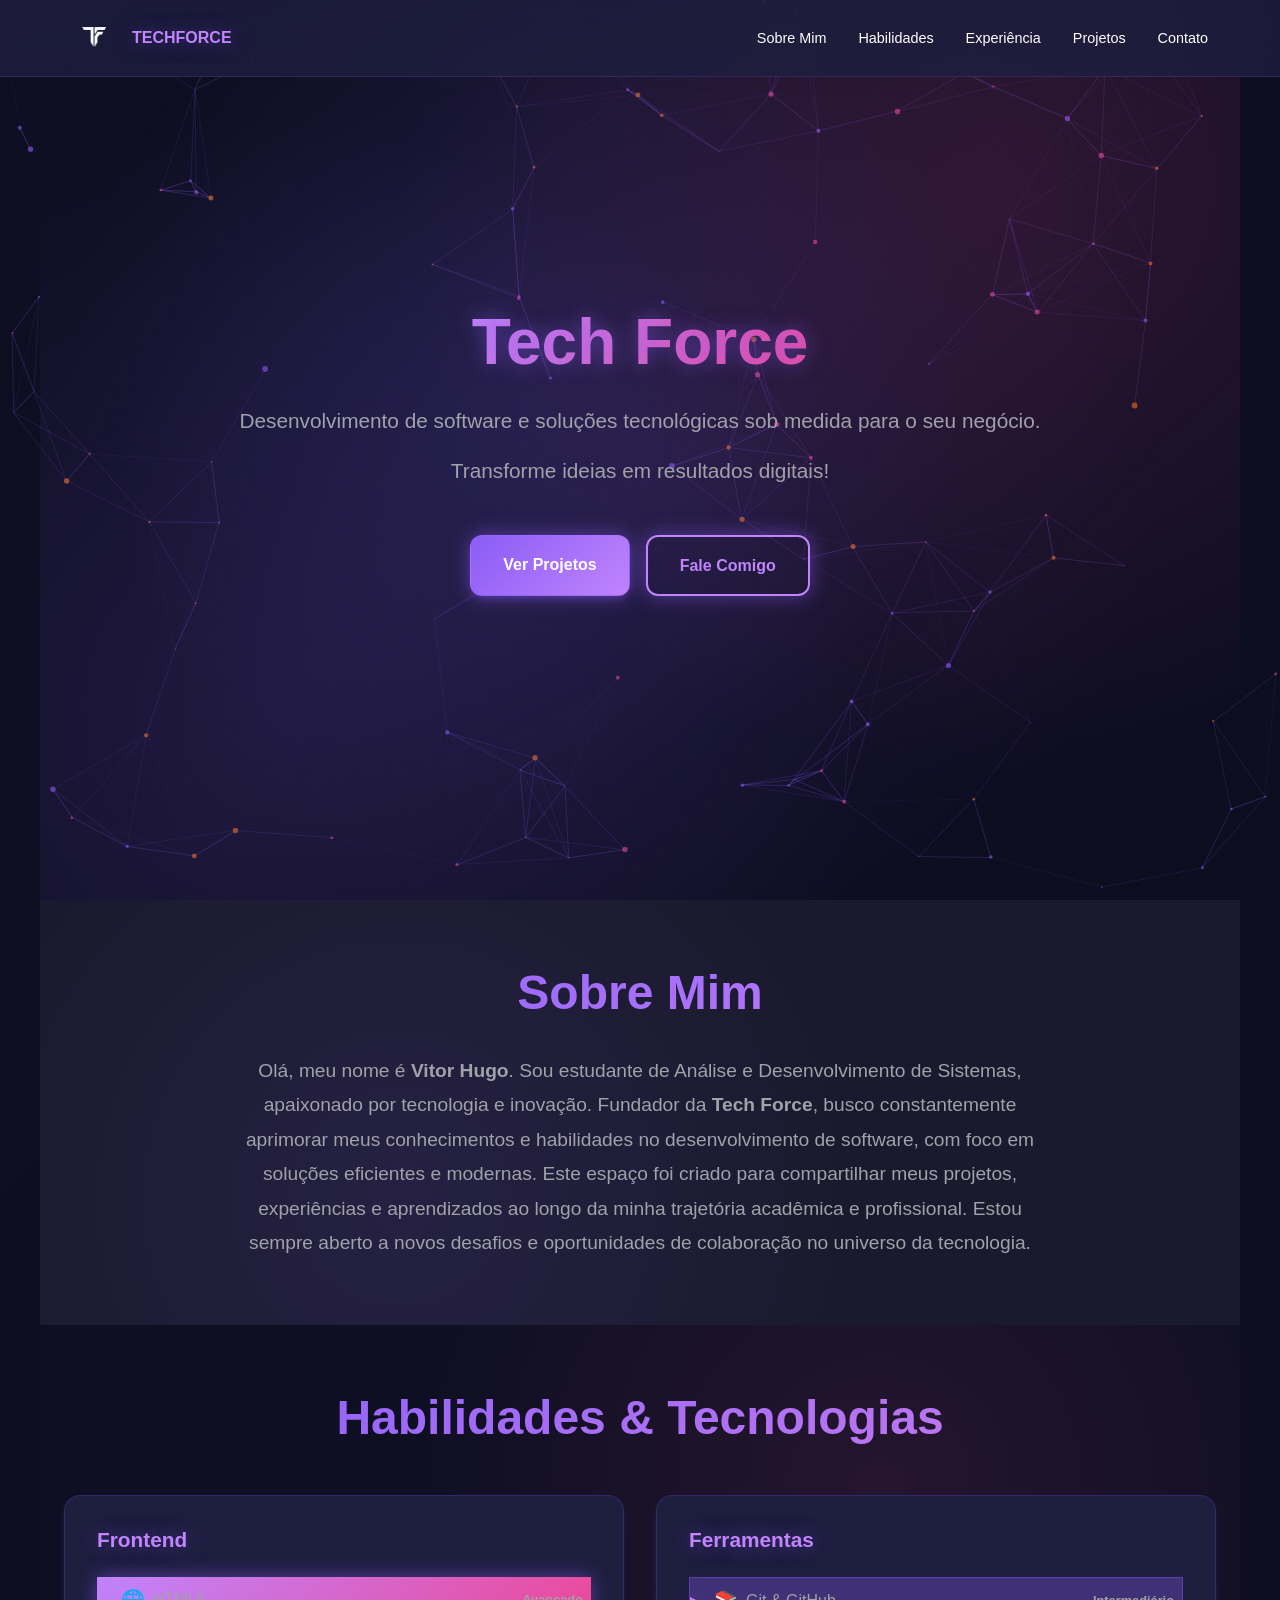
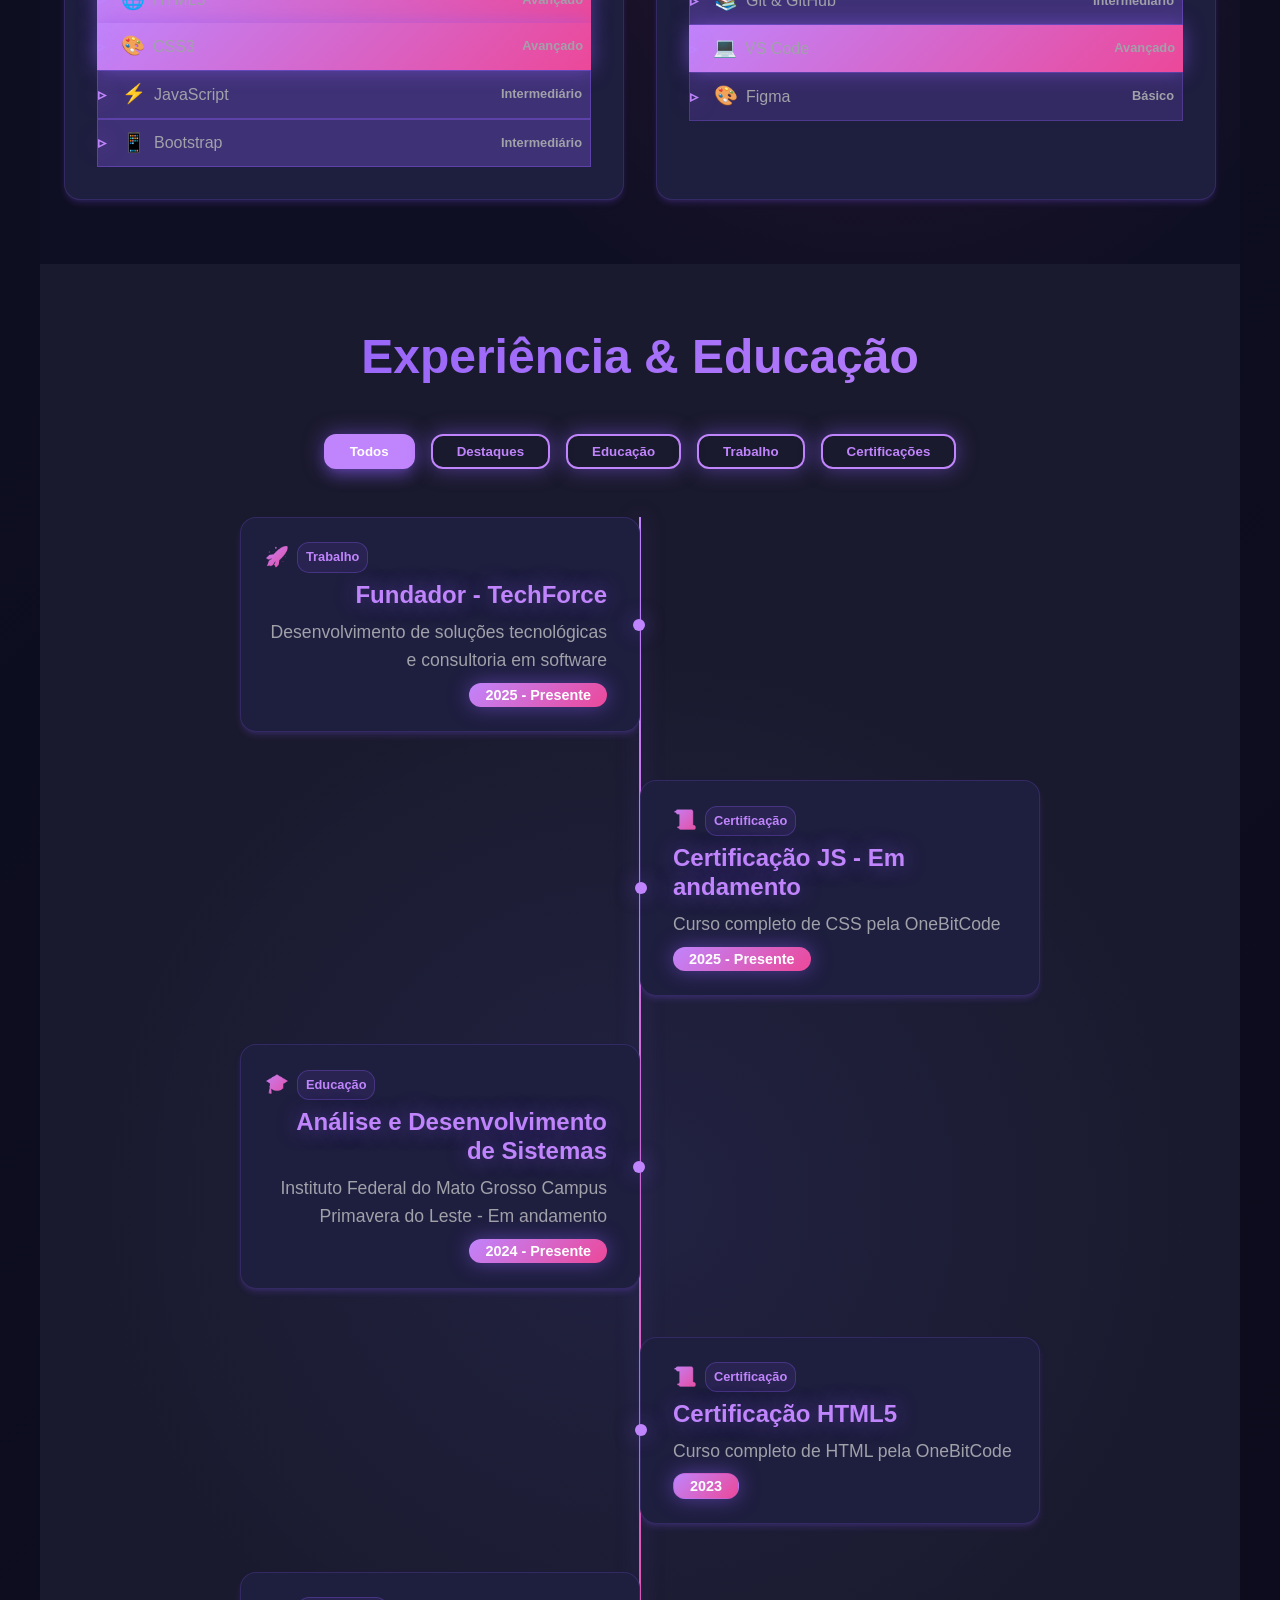
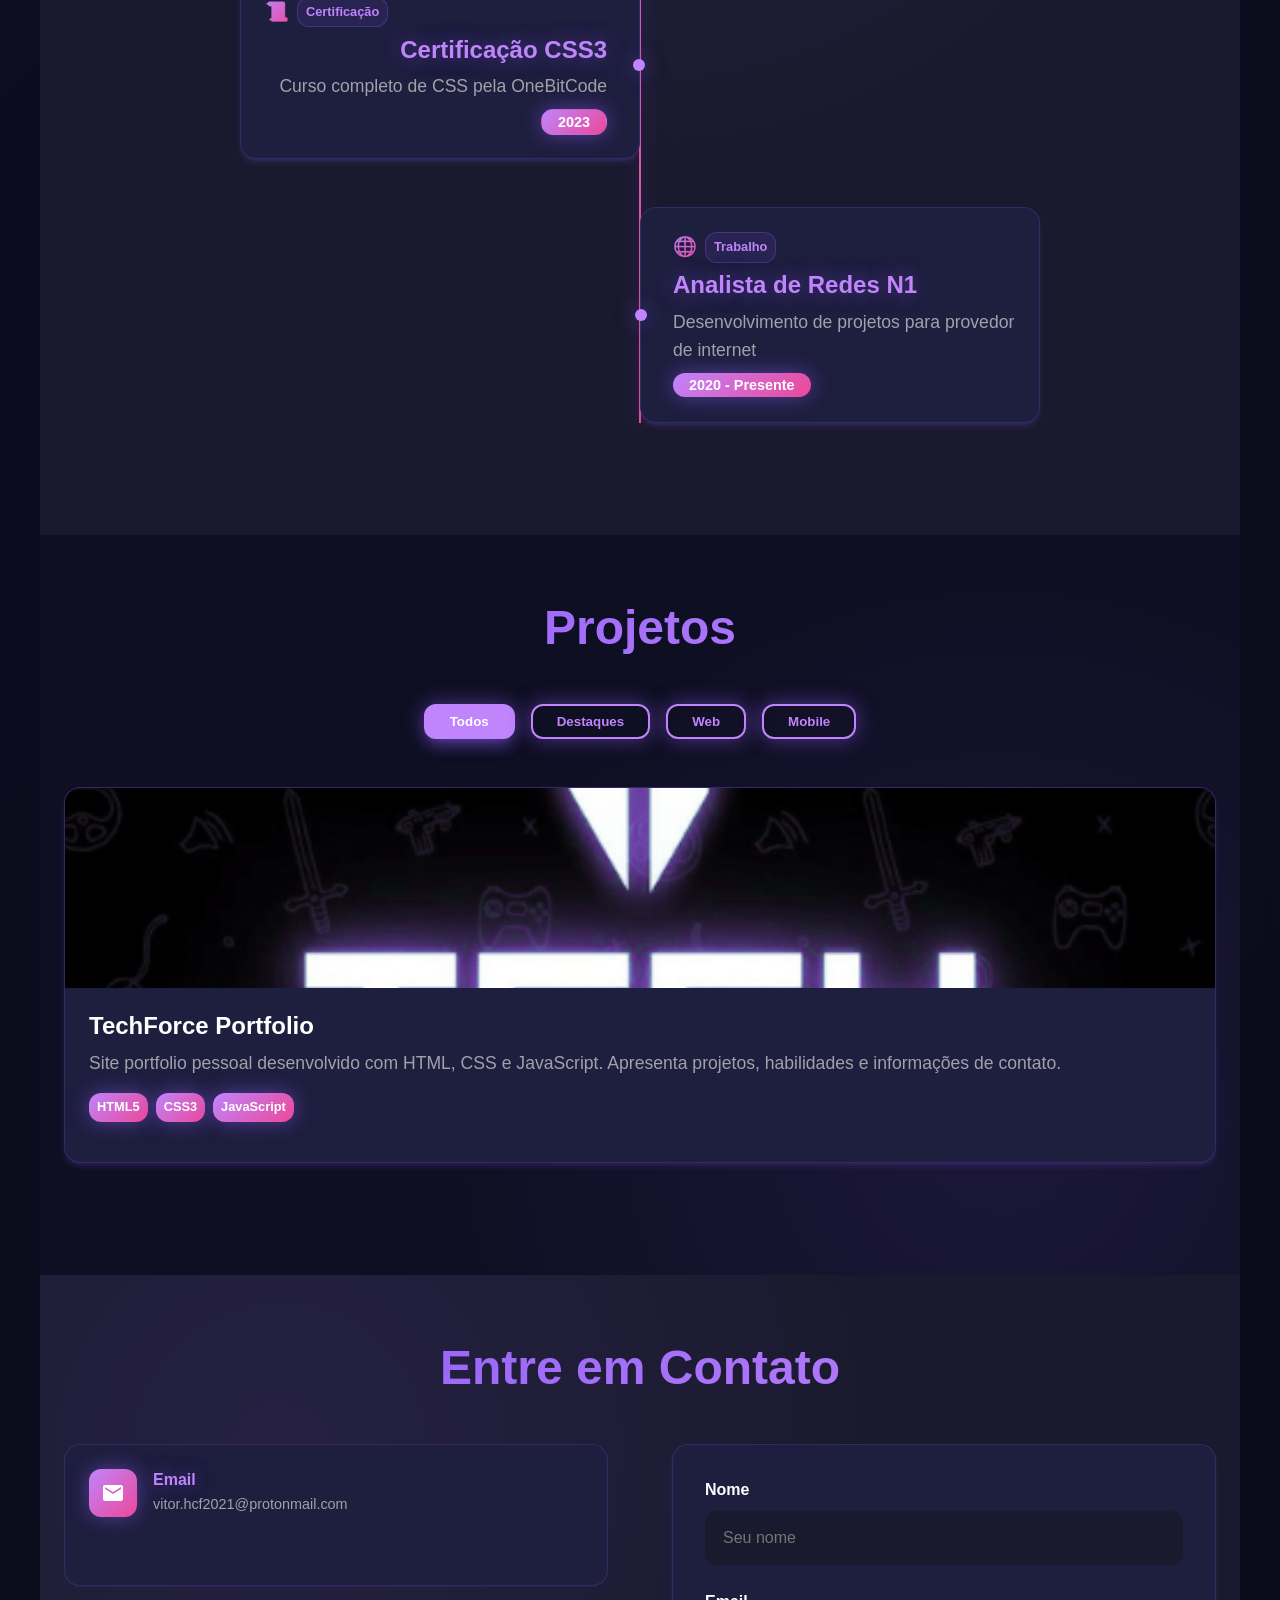
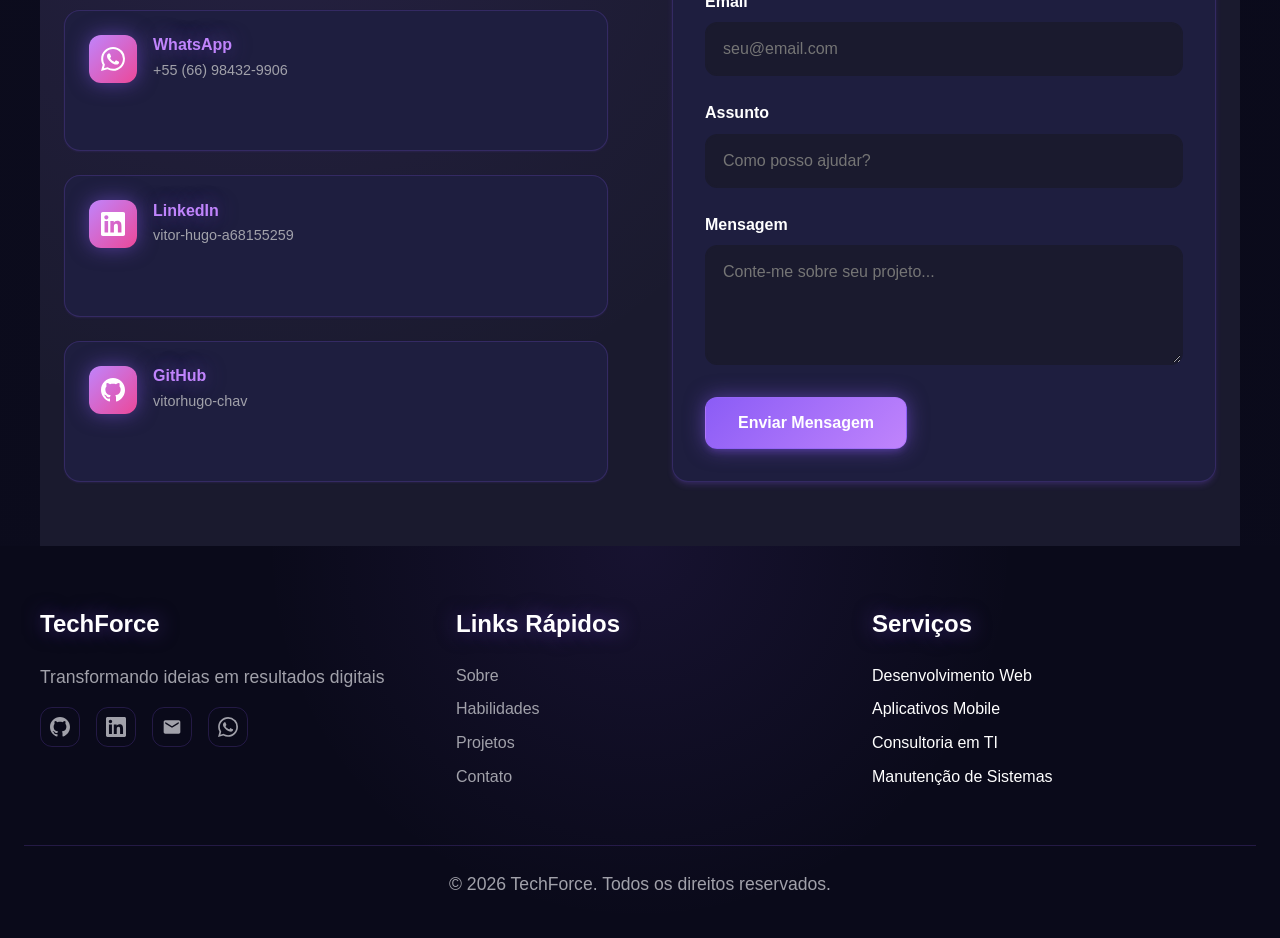
==== commit 780e04aa: "pequenas alteraçoes para melhorar o uso do site" ====
--- a/index.html
+++ b/index.html
@@ -50,29 +50,59 @@
 
     <link rel="stylesheet" href="assets/css/style.css" />
     <link rel="icon" type="image/x-icon" href="assets/img/TechForce.png" />
+    <script type="application/ld+json">
+    {
+      "@context": "https://schema.org",
+      "@type": "ProfilePage",
+      "mainEntity": {
+        "@type": "Person",
+        "name": "Vitor Hugo",
+        "url": "https://techforce.dev.br/",
+        "jobTitle": "Desenvolvedor de Software",
+        "knowsAbout": ["HTML", "CSS", "JavaScript", "Desenvolvimento Web"],
+        "image": "https://techforce.dev.br/assets/img/TechForce-Logo-NoBackground.png",
+        "sameAs": [
+          "https://github.com/vitorhugo-chav",
+          "https://www.linkedin.com/in/vitor-hugo-a68155259"
+        ]
+      }
+    }
+    </script>
   </head>
   <body>
     <!-- Partículas de fundo -->
     <div id="particles-container"></div>
 
     <!-- Navbar -->
-    <nav>
-      <ul>
-        <li>
-          <a href="#"
-            ><img
-              src="assets/img/TechForce-Logo-NoBackground.png"
-              alt="Logo TechForce"
-              width="60"
-            />TECHFORCE</a
+    <nav id="navbar">
+      <div class="nav-wrapper">
+        <a href="#hero" class="brand-logo">
+          <img
+            src="assets/img/TechForce-Logo-NoBackground.png"
+            alt="Logo TechForce"
+          />
+          <span>TECHFORCE</span>
+        </a>
+        <button id="menu-toggle" class="menu-toggle" aria-label="Abrir menu">
+          <svg
+            xmlns="http://www.w3.org/2000/svg"
+            height="24px"
+            viewBox="0 0 24 24"
+            width="24px"
+            fill="currentColor"
           >
-        </li>
-        <li><a href="#aboutme">Sobre Mim</a></li>
-        <li><a href="#skills">Habilidades</a></li>
-        <li><a href="#experience">Experiência</a></li>
-        <li><a href="#projects">Projetos</a></li>
-        <li><a href="#contact">Contato</a></li>
-      </ul>
+            <path d="M0 0h24v24H0V0z" fill="none" />
+            <path d="M3 18h18v-2H3v2zm0-5h18v-2H3v2zm0-7v2h18V6H3z" />
+          </svg>
+        </button>
+        <ul class="nav-links" id="nav-links">
+          <li><a href="#aboutme">Sobre Mim</a></li>
+          <li><a href="#skills">Habilidades</a></li>
+          <li><a href="#experience">Experiência</a></li>
+          <li><a href="#projects">Projetos</a></li>
+          <li><a href="#contact">Contato</a></li>
+        </ul>
+      </div>
     </nav>
 
     <!-- Hero -->
@@ -175,7 +205,7 @@
       <div class="contact-container">
         <div class="contact-info">
           <div class="contact-item">
-            <a href="mailto:vitor.hcf2021@protonmail.com" target="_blank">
+            <a href="mailto:vitor.hcf2021@protonmail.com" target="_blank" aria-label="Enviar Email">
               <div class="contact-icon">
                 <svg viewBox="0 0 24 24" fill="currentColor">
                   <path
@@ -194,6 +224,7 @@
               href="https://wa.me/5566984329906"
               target="_blank"
               rel="noopener"
+              aria-label="Enviar mensagem no WhatsApp"
             >
               <div class="contact-icon">
                 <svg viewBox="0 0 24 24" fill="currentColor">
@@ -213,6 +244,7 @@
               href="https://www.linkedin.com/in/vitor-hugo-a68155259"
               target="_blank"
               rel="noopener"
+              aria-label="Ver perfil no LinkedIn"
             >
               <div class="contact-icon">
                 <svg viewBox="0 0 24 24" fill="currentColor">
@@ -232,6 +264,7 @@
               href="https://github.com/vitorhugo-chav"
               target="_blank"
               rel="noopener"
+              aria-label="Ver perfil no GitHub"
             >
               <div class="contact-icon">
                 <svg viewBox="0 0 24 24" fill="currentColor">
@@ -371,11 +404,11 @@
       </div>
     </footer>
 
-    <script src="assets/js/particles.min.js"></script>
-    <script src="assets/js/particles-config.js"></script>
-    <script src="assets/js/main.js"></script>
-    <script src="assets/js/projects.js"></script>
-    <script src="assets/js/timeline.js"></script>
-    <script src="assets/js/skills.js"></script>
+    <script src="assets/js/particles.min.js" defer></script>
+    <script src="assets/js/particles-config.js" defer></script>
+    <script src="assets/js/main.js" defer></script>
+    <script src="assets/js/projects.js" defer></script>
+    <script src="assets/js/timeline.js" defer></script>
+    <script src="assets/js/skills.js" defer></script>
   </body>
 </html>
--- a/assets/css/style.css
+++ b/assets/css/style.css
@@ -121,7 +121,7 @@
 }
 
 /* ===== NAVEGAÇÃO ===== */
-nav {
+#navbar {
   position: fixed;
   top: 0;
   left: 0;
@@ -134,18 +134,16 @@
   transition: var(--transition-normal);
 }
 
-nav ul {
+.nav-wrapper {
   display: flex;
   justify-content: space-between;
   align-items: center;
   max-width: 1200px;
   margin: 0 auto;
   padding: 0 var(--spacing-lg);
-  list-style: none;
-  gap: var(--spacing-md);
-}
-
-nav li:first-child a {
+}
+
+.brand-logo {
   display: flex;
   align-items: center;
   gap: var(--spacing-sm);
@@ -156,14 +154,18 @@
   text-shadow: var(--glow-purple);
 }
 
-nav li:first-child a img {
+.brand-logo img {
   width: 60px;
   height: auto;
 }
 
-/* Removendo a regra que esconde os links em desktop */
-
-nav a {
+.nav-links {
+  display: flex;
+  gap: var(--spacing-md);
+  list-style: none;
+}
+
+.nav-links a {
   color: var(--text-primary);
   text-decoration: none;
   font-weight: 500;
@@ -173,11 +175,31 @@
   font-size: 0.9rem;
 }
 
-nav a:hover,
-nav a.active {
+.nav-links a:hover,
+.nav-links a:focus-visible,
+.nav-links a.active {
   color: var(--neon-purple);
   background: rgba(139, 92, 246, 0.1);
   box-shadow: var(--glow-purple);
+}
+
+.menu-toggle {
+  display: none;
+  background: transparent;
+  border: none;
+  color: var(--text-primary);
+  cursor: pointer;
+  padding: var(--spacing-sm);
+  border-radius: 50%;
+  transition: transform 0.3s ease-in-out, background-color 0.2s ease;
+}
+.menu-toggle:hover {
+  color: var(--neon-purple);
+  background-color: rgba(139, 92, 246, 0.1);
+}
+
+.menu-toggle.active {
+  transform: rotate(90deg);
 }
 
 /* ===== SEÇÕES ===== */
@@ -288,7 +310,8 @@
   border: 1px solid rgba(139, 92, 246, 0.3);
 }
 
-.btn-primary:hover {
+.btn-primary:hover,
+.btn-primary:focus-visible {
   transform: translateY(-2px);
   box-shadow: var(--shadow-lg), var(--glow-purple);
   background: linear-gradient(135deg, var(--neon-purple), var(--neon-pink));
@@ -301,7 +324,8 @@
   box-shadow: var(--glow-purple);
 }
 
-.btn-secondary:hover {
+.btn-secondary:hover,
+.btn-secondary:focus-visible {
   background: var(--neon-purple);
   color: var(--text-light);
   transform: translateY(-2px);
@@ -320,7 +344,8 @@
   box-shadow: var(--glow-purple);
 }
 
-.btn-outline:hover {
+.btn-outline:hover,
+.btn-outline:focus-visible {
   background: var(--neon-purple);
   color: var(--text-light);
   box-shadow: var(--shadow-lg), var(--glow-purple);
@@ -412,11 +437,13 @@
   transition: var(--transition-slow);
 }
 
-.skill-category:hover::before {
+.skill-category:hover::before,
+.skill-category:focus-within::before {
   left: 100%;
 }
 
-.skill-category:hover {
+.skill-category:hover,
+.skill-category:focus-within {
   transform: translateY(-4px);
   box-shadow: var(--shadow-lg), var(--glow-purple);
   border-color: var(--neon-purple);
@@ -441,7 +468,8 @@
   transition: var(--transition-fast);
 }
 
-.skill-category li:hover {
+.skill-category li:hover,
+.skill-category li:focus-visible {
   color: var(--text-primary);
 }
 
@@ -490,20 +518,20 @@
 
 .level-advanced {
   background: linear-gradient(135deg, var(--neon-purple), var(--neon-pink));
-  color: var(--text-light);
+  color: var(--text-primary);
   box-shadow: var(--glow-purple);
 }
 
 .level-intermediate {
+  background: rgba(139, 92, 246, 0.3);
+  color: var(--text-primary);
+  border: 1px solid rgba(139, 92, 246, 0.4);
+}
+
+.level-basic {
   background: rgba(139, 92, 246, 0.2);
-  color: var(--neon-purple);
+  color: var(--text-primary);
   border: 1px solid rgba(139, 92, 246, 0.3);
-}
-
-.level-basic {
-  background: rgba(139, 92, 246, 0.1);
-  color: var(--text-secondary);
-  border: 1px solid rgba(139, 92, 246, 0.2);
 }
 
 /* ===== EXPERIÊNCIA ===== */
@@ -553,6 +581,7 @@
 }
 
 .timeline-filter-btn:hover,
+.timeline-filter-btn:focus-visible,
 .timeline-filter-btn.active {
   background: var(--neon-purple);
   color: var(--text-light);
@@ -606,7 +635,8 @@
   transition: var(--transition-normal);
 }
 
-.timeline-content:hover {
+.timeline-content:hover,
+.timeline-content:focus-within {
   box-shadow: var(--shadow-lg), var(--glow-purple);
   border-color: var(--neon-purple);
 }
@@ -755,6 +785,7 @@
 }
 
 .filter-btn:hover,
+.filter-btn:focus-visible,
 .filter-btn.active {
   background: var(--neon-purple);
   color: var(--text-light);
@@ -778,7 +809,8 @@
   border: 1px solid rgba(139, 92, 246, 0.2);
 }
 
-.project-card:hover {
+.project-card:hover,
+.project-card:focus-within {
   transform: translateY(-8px);
   box-shadow: var(--shadow-xl), var(--glow-purple);
   border-color: var(--neon-purple);
@@ -815,11 +847,13 @@
   transition: var(--transition-normal);
 }
 
-.project-card:hover .project-overlay {
+.project-card:hover .project-overlay,
+.project-card:focus-within .project-overlay {
   opacity: 1;
 }
 
-.project-card:hover .project-image img {
+.project-card:hover .project-image img,
+.project-card:focus-within .project-image img {
   transform: scale(1.1);
 }
 
@@ -941,7 +975,8 @@
   box-shadow: var(--glow-purple);
 }
 
-.carousel-btn:hover {
+.carousel-btn:hover,
+.carousel-btn:focus-visible {
   background: var(--neon-purple);
   color: var(--text-light);
   box-shadow: var(--shadow-lg), var(--glow-purple);
@@ -1029,11 +1064,13 @@
   transition: var(--transition-slow);
 }
 
-.contact-item:hover::before {
+.contact-item:hover::before,
+.contact-item:focus-within::before {
   left: 100%;
 }
 
-.contact-item:hover {
+.contact-item:hover,
+.contact-item:focus-within {
   transform: translateY(-4px);
   box-shadow: var(--shadow-lg), var(--glow-purple);
   border-color: var(--neon-purple);
@@ -1184,7 +1221,8 @@
   transition: var(--transition-fast);
 }
 
-.footer-section a:hover {
+.footer-section a:hover,
+.footer-section a:focus-visible {
   color: var(--neon-purple);
   text-shadow: var(--glow-purple);
 }
@@ -1214,14 +1252,16 @@
   transition: var(--transition-normal);
 }
 
-.social-links a:hover {
+.social-links a:hover,
+.social-links a:focus-visible {
   background: var(--neon-purple);
   color: var(--text-light);
   box-shadow: var(--glow-purple);
   transform: translateY(-2px);
 }
 
-.social-links a:hover svg {
+.social-links a:hover svg,
+.social-links a:focus-visible svg {
   transform: scale(1.1);
 }
 
@@ -1280,27 +1320,32 @@
 
 /* ===== RESPONSIVIDADE ===== */
 @media (max-width: 768px) {
-  /* Navegação mobile */
-  nav {
-    padding: var(--spacing-xs) 0;
-  }
-
-  nav ul {
+  .nav-links {
+    display: flex; /* Alterado de none para flex */
     flex-direction: column;
-    gap: var(--spacing-sm);
-  }
-
-  nav li:first-child a {
-    font-size: 0.9rem;
-  }
-
-  nav li:first-child a img {
-    width: 50px;
-  }
-
-  nav a {
-    font-size: 0.85rem;
-    padding: var(--spacing-xs);
+    position: absolute;
+    top: 100%;
+    left: 0;
+    right: 0;
+    background: var(--bg-glass);
+    padding: var(--spacing-md);
+    border-top: 1px solid rgba(139, 92, 246, 0.2);
+    
+    /* Animação */
+    transform: translateY(-100%);
+    opacity: 0;
+    pointer-events: none;
+    transition: transform 0.4s ease-in-out, opacity 0.4s ease-in-out;
+  }
+
+  .nav-links.active {
+    transform: translateY(0);
+    opacity: 1;
+    pointer-events: auto;
+  }
+
+  .menu-toggle {
+    display: block;
   }
 
   /* Hero */
@@ -1316,8 +1361,13 @@
 
   /* Timeline */
   .timeline-filters {
-    flex-direction: column;
-    align-items: center;
+    flex-wrap: wrap;
+    justify-content: center;
+  }
+
+  .timeline-filter-btn {
+    padding: var(--spacing-xs) var(--spacing-sm);
+    font-size: 0.8rem;
   }
 
   .timeline::before {
@@ -1347,8 +1397,13 @@
   }
 
   .projects-filters {
-    flex-direction: column;
-    align-items: center;
+    flex-wrap: wrap;
+    justify-content: center;
+  }
+
+  .filter-btn {
+    padding: var(--spacing-xs) var(--spacing-sm);
+    font-size: 0.8rem;
   }
 
   /* Contato */
@@ -1455,7 +1510,27 @@
   transition: var(--transition-normal);
 }
 
-::-webkit-scrollbar-thumb:hover {
+::-webkit-scrollbar-thumb:hover,
+::-webkit-scrollbar-thumb:focus-visible {
   background: var(--neon-purple);
   box-shadow: var(--glow-purple);
 }
+
+/* ===== ACESSIBILIDADE ===== */
+@media (prefers-reduced-motion: reduce) {
+  html {
+    scroll-behavior: auto;
+  }
+
+  *,
+  *::before,
+  *::after {
+    animation-duration: 0.01ms !important;
+    animation-iteration-count: 1 !important;
+    transition-duration: 0.01ms !important;
+  }
+
+  #particles-container {
+    display: none;
+  }
+}
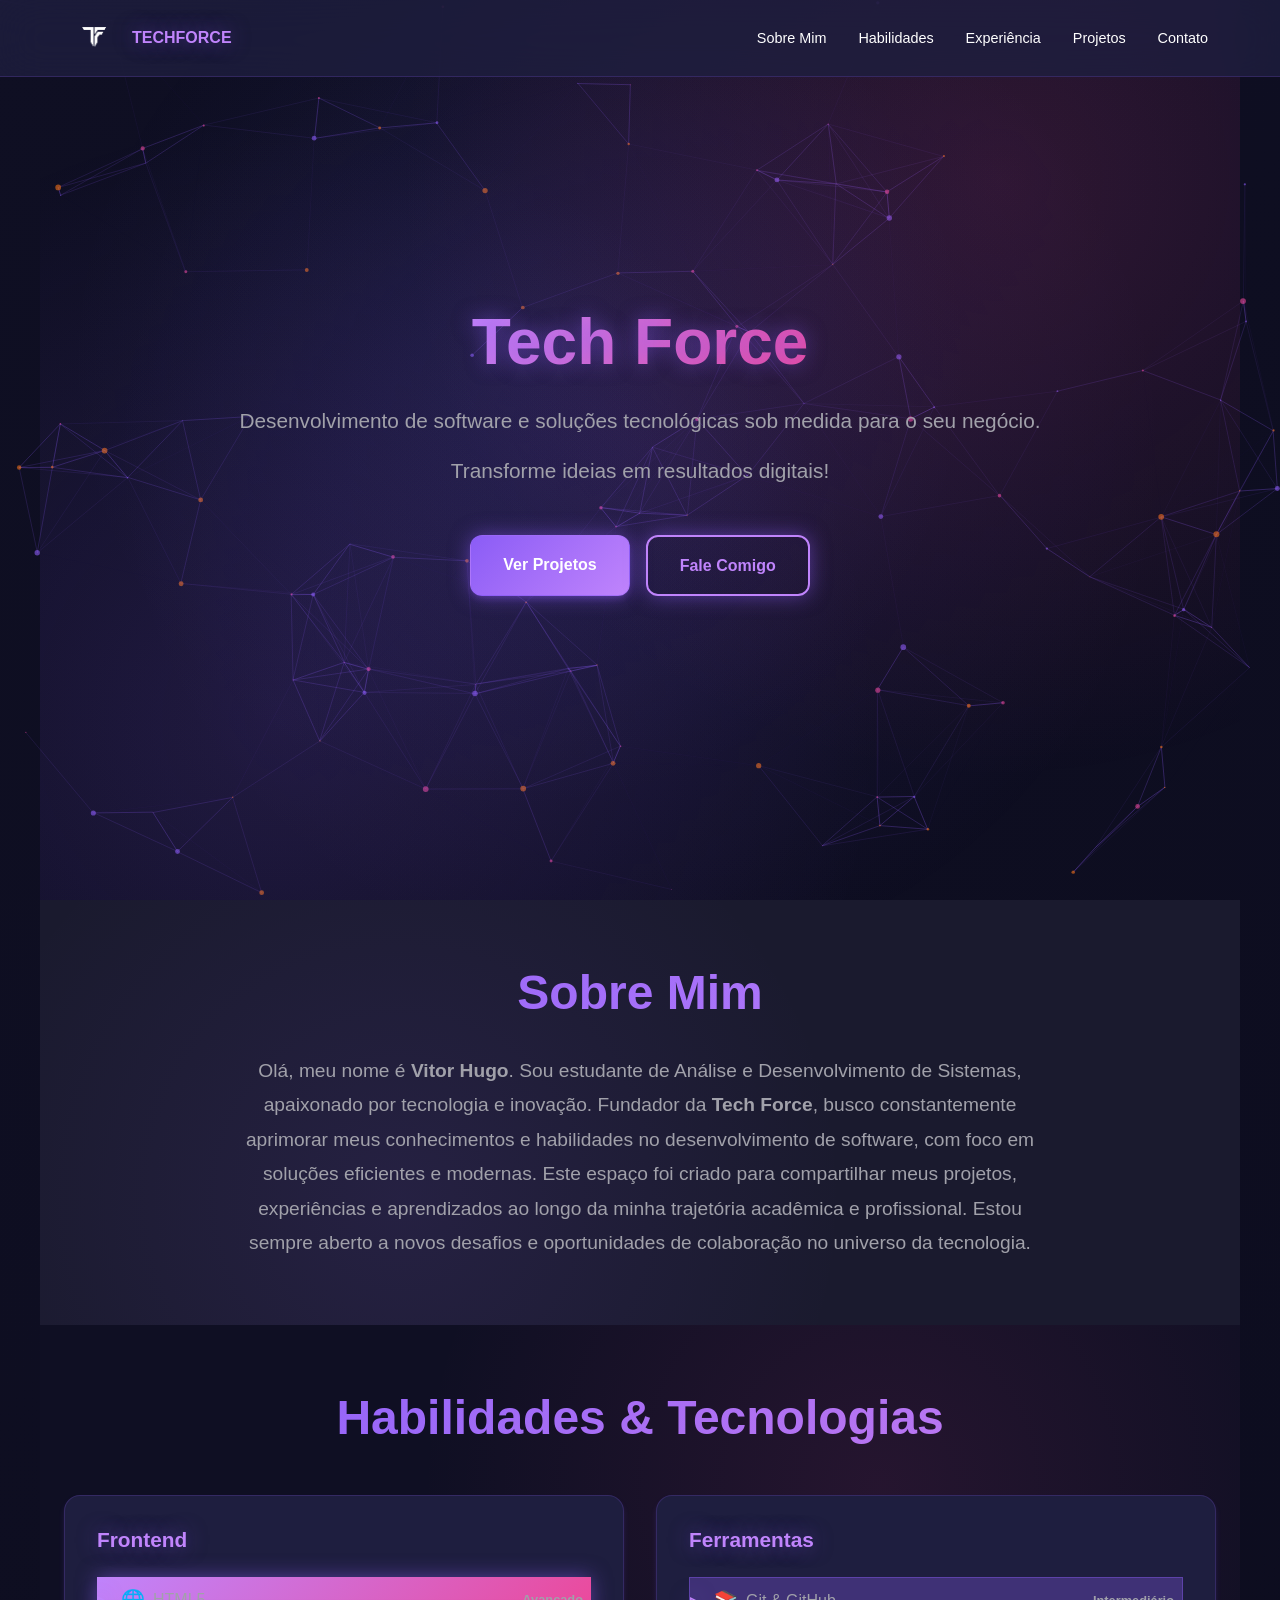
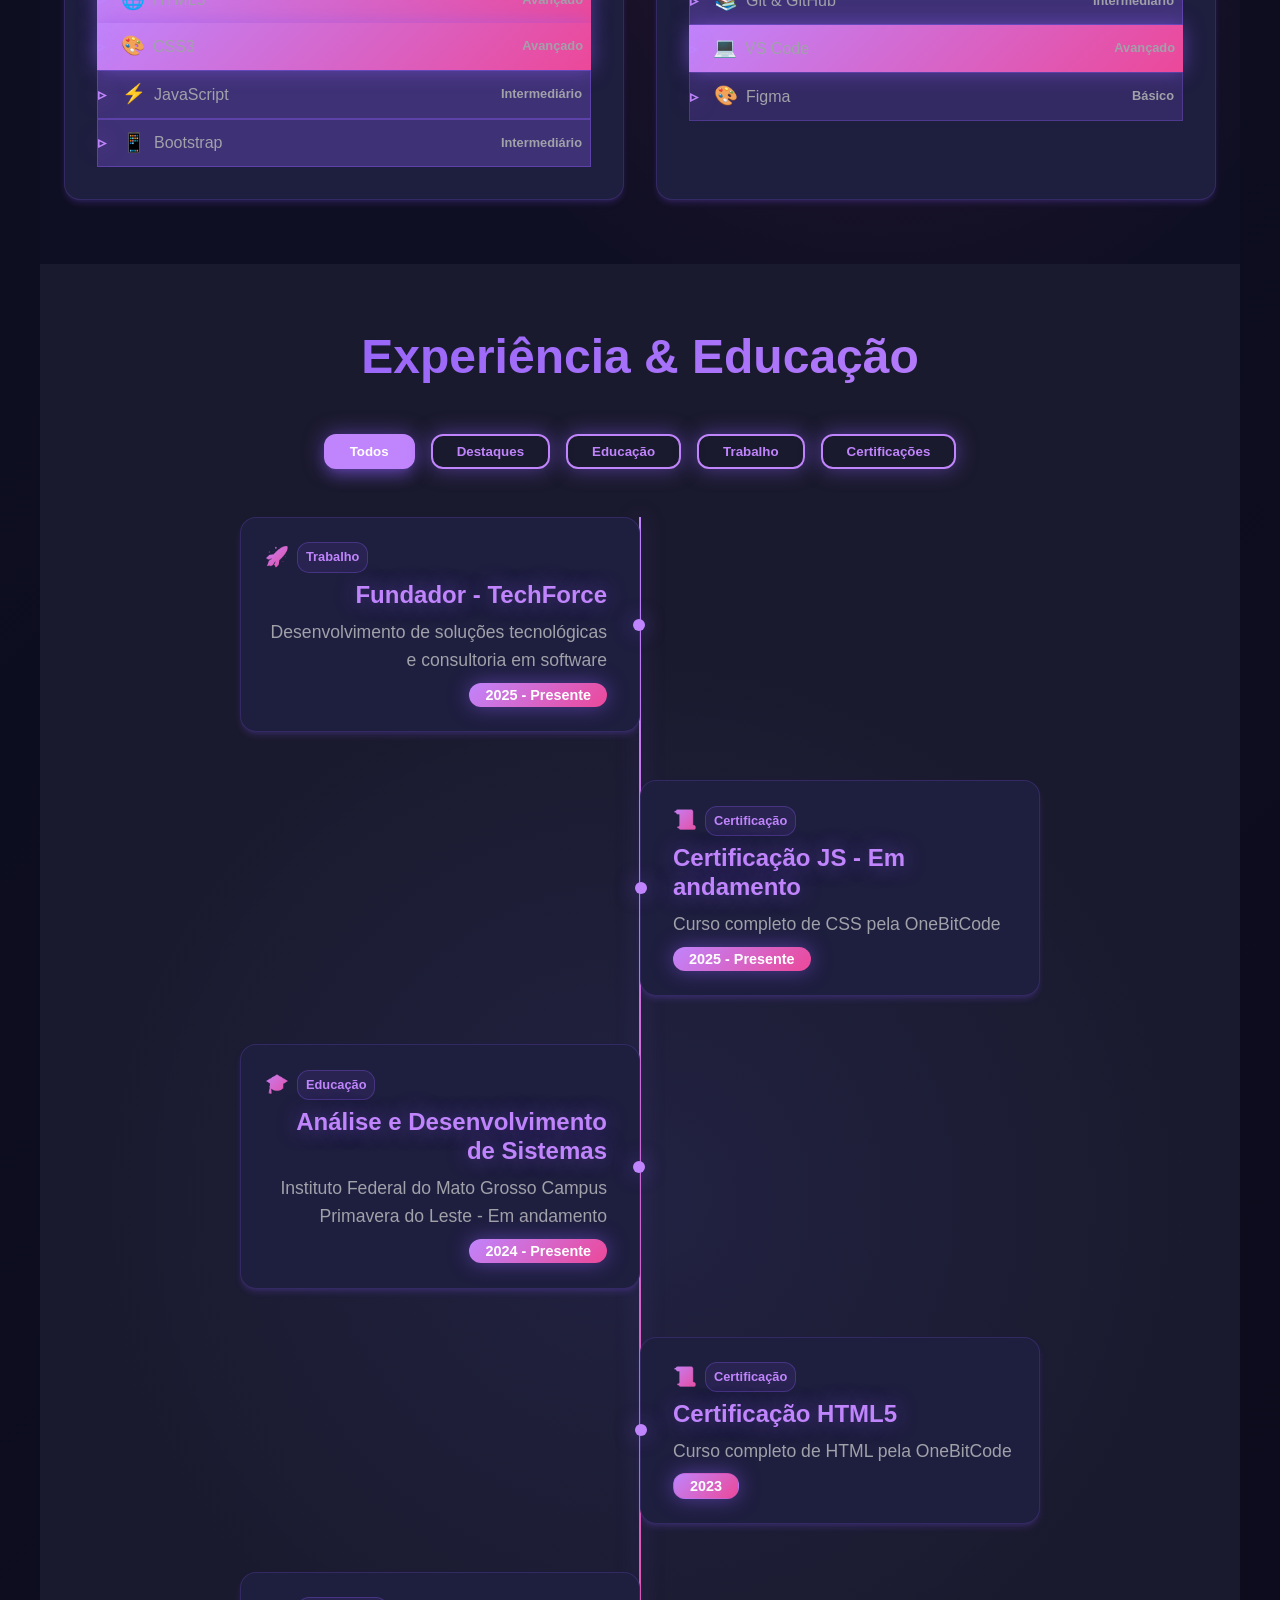
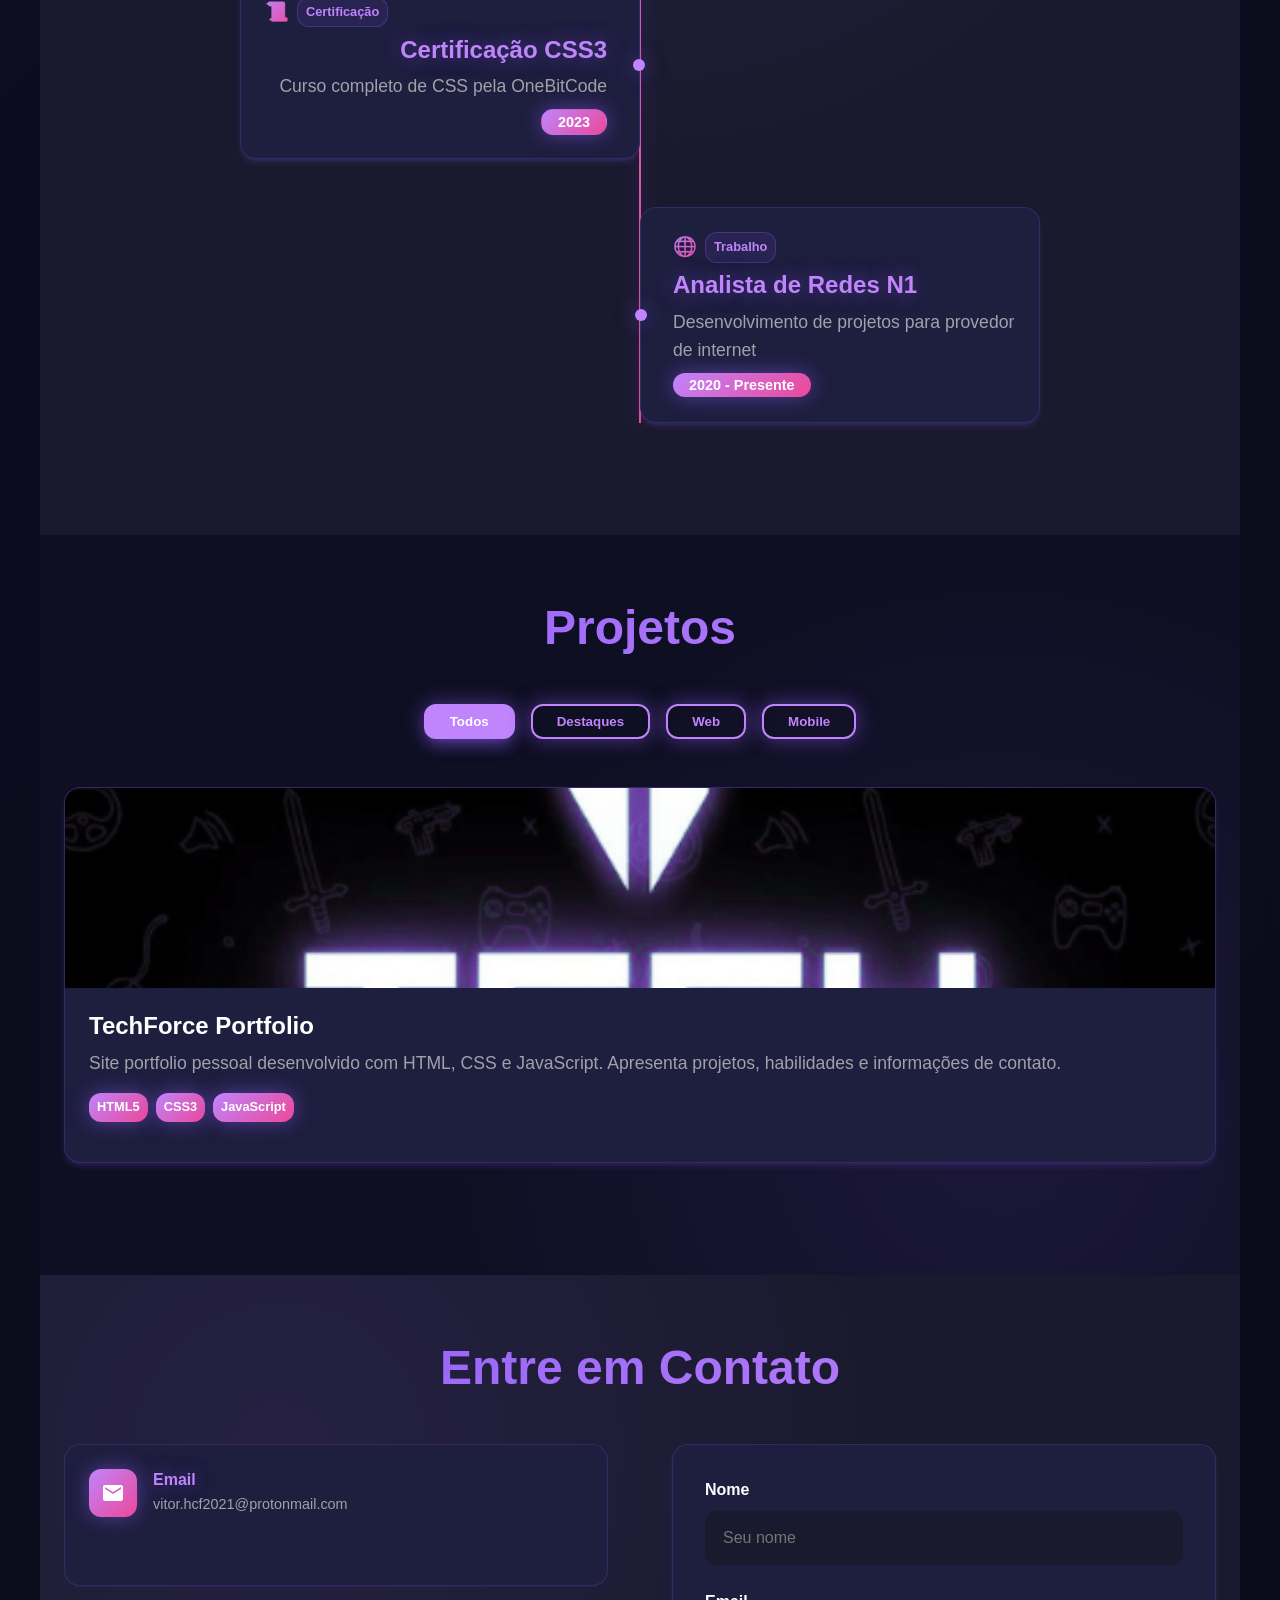
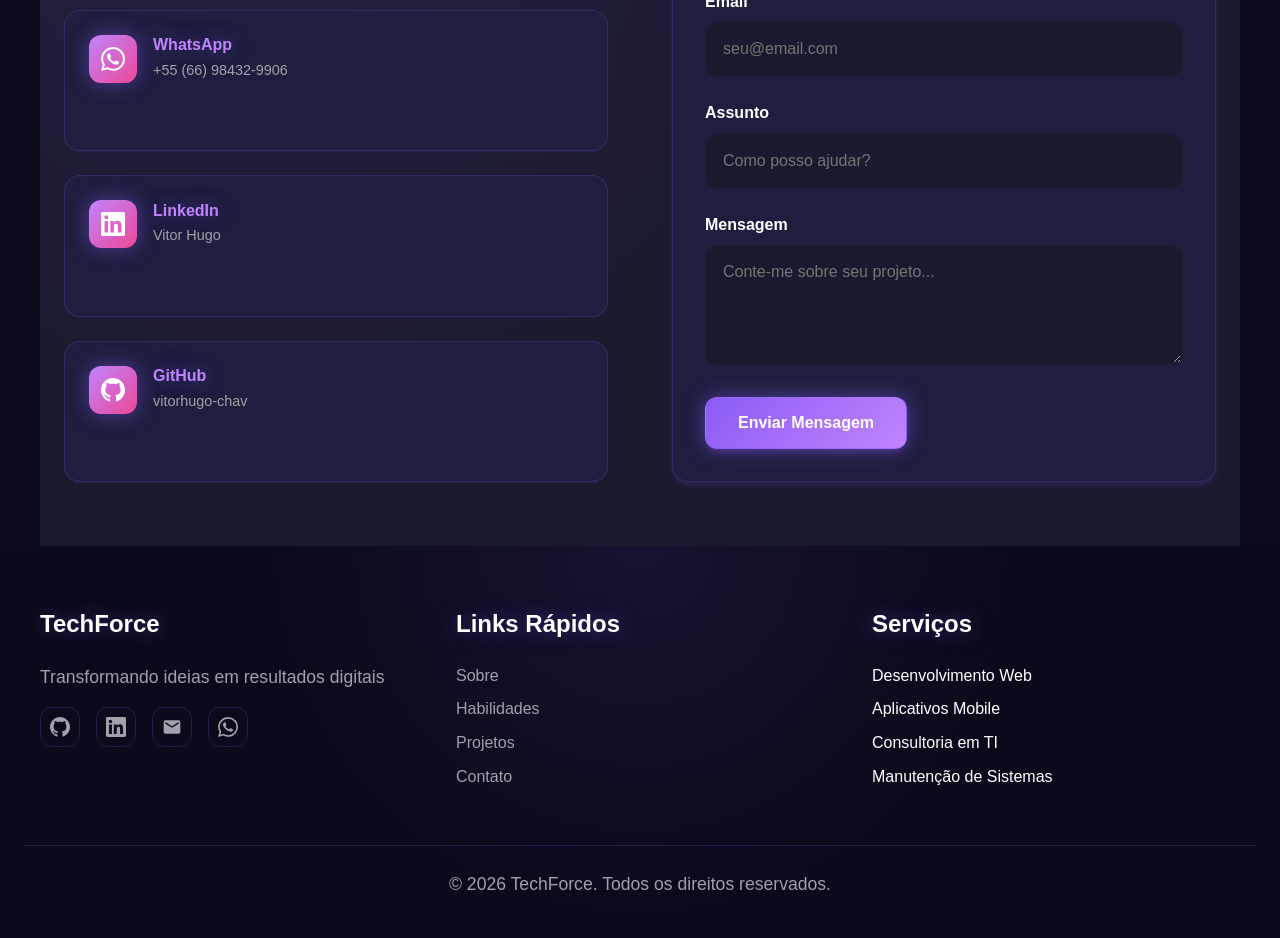
==== commit 8b1c6a66: "Alteração de links" ====
--- a/index.html
+++ b/index.html
@@ -51,22 +51,22 @@
     <link rel="stylesheet" href="assets/css/style.css" />
     <link rel="icon" type="image/x-icon" href="assets/img/TechForce.png" />
     <script type="application/ld+json">
-    {
-      "@context": "https://schema.org",
-      "@type": "ProfilePage",
-      "mainEntity": {
-        "@type": "Person",
-        "name": "Vitor Hugo",
-        "url": "https://techforce.dev.br/",
-        "jobTitle": "Desenvolvedor de Software",
-        "knowsAbout": ["HTML", "CSS", "JavaScript", "Desenvolvimento Web"],
-        "image": "https://techforce.dev.br/assets/img/TechForce-Logo-NoBackground.png",
-        "sameAs": [
-          "https://github.com/vitorhugo-chav",
-          "https://www.linkedin.com/in/vitor-hugo-a68155259"
-        ]
+      {
+        "@context": "https://schema.org",
+        "@type": "ProfilePage",
+        "mainEntity": {
+          "@type": "Person",
+          "name": "Vitor Hugo",
+          "url": "https://techforce.dev.br/",
+          "jobTitle": "Desenvolvedor de Software",
+          "knowsAbout": ["HTML", "CSS", "JavaScript", "Desenvolvimento Web"],
+          "image": "https://techforce.dev.br/assets/img/TechForce-Logo-NoBackground.png",
+          "sameAs": [
+            "https://github.com/vitorhugo-chav",
+            "https://www.linkedin.com/in/vitor-hugo-a68155259"
+          ]
+        }
       }
-    }
     </script>
   </head>
   <body>
@@ -115,7 +115,13 @@
       <p>Transforme ideias em resultados digitais!</p>
       <div class="hero-buttons">
         <a href="#projects" class="btn btn-primary">Ver Projetos</a>
-        <a href="#contact" class="btn btn-secondary">Fale Comigo</a>
+        <a
+          href="https://wa.me/5566984329906"
+          target="_blank"
+          rel="noopener"
+          class="btn btn-secondary"
+          >Fale Comigo</a
+        >
       </div>
     </section>
 
@@ -205,7 +211,11 @@
       <div class="contact-container">
         <div class="contact-info">
           <div class="contact-item">
-            <a href="mailto:vitor.hcf2021@protonmail.com" target="_blank" aria-label="Enviar Email">
+            <a
+              href="mailto:vitor.hcf2021@protonmail.com"
+              target="_blank"
+              aria-label="Enviar Email"
+            >
               <div class="contact-icon">
                 <svg viewBox="0 0 24 24" fill="currentColor">
                   <path
@@ -255,7 +265,7 @@
               </div>
               <div class="contact-details">
                 <h3>LinkedIn</h3>
-                <p>vitor-hugo-a68155259</p>
+                <p>Vitor Hugo</p>
               </div>
             </a>
           </div>
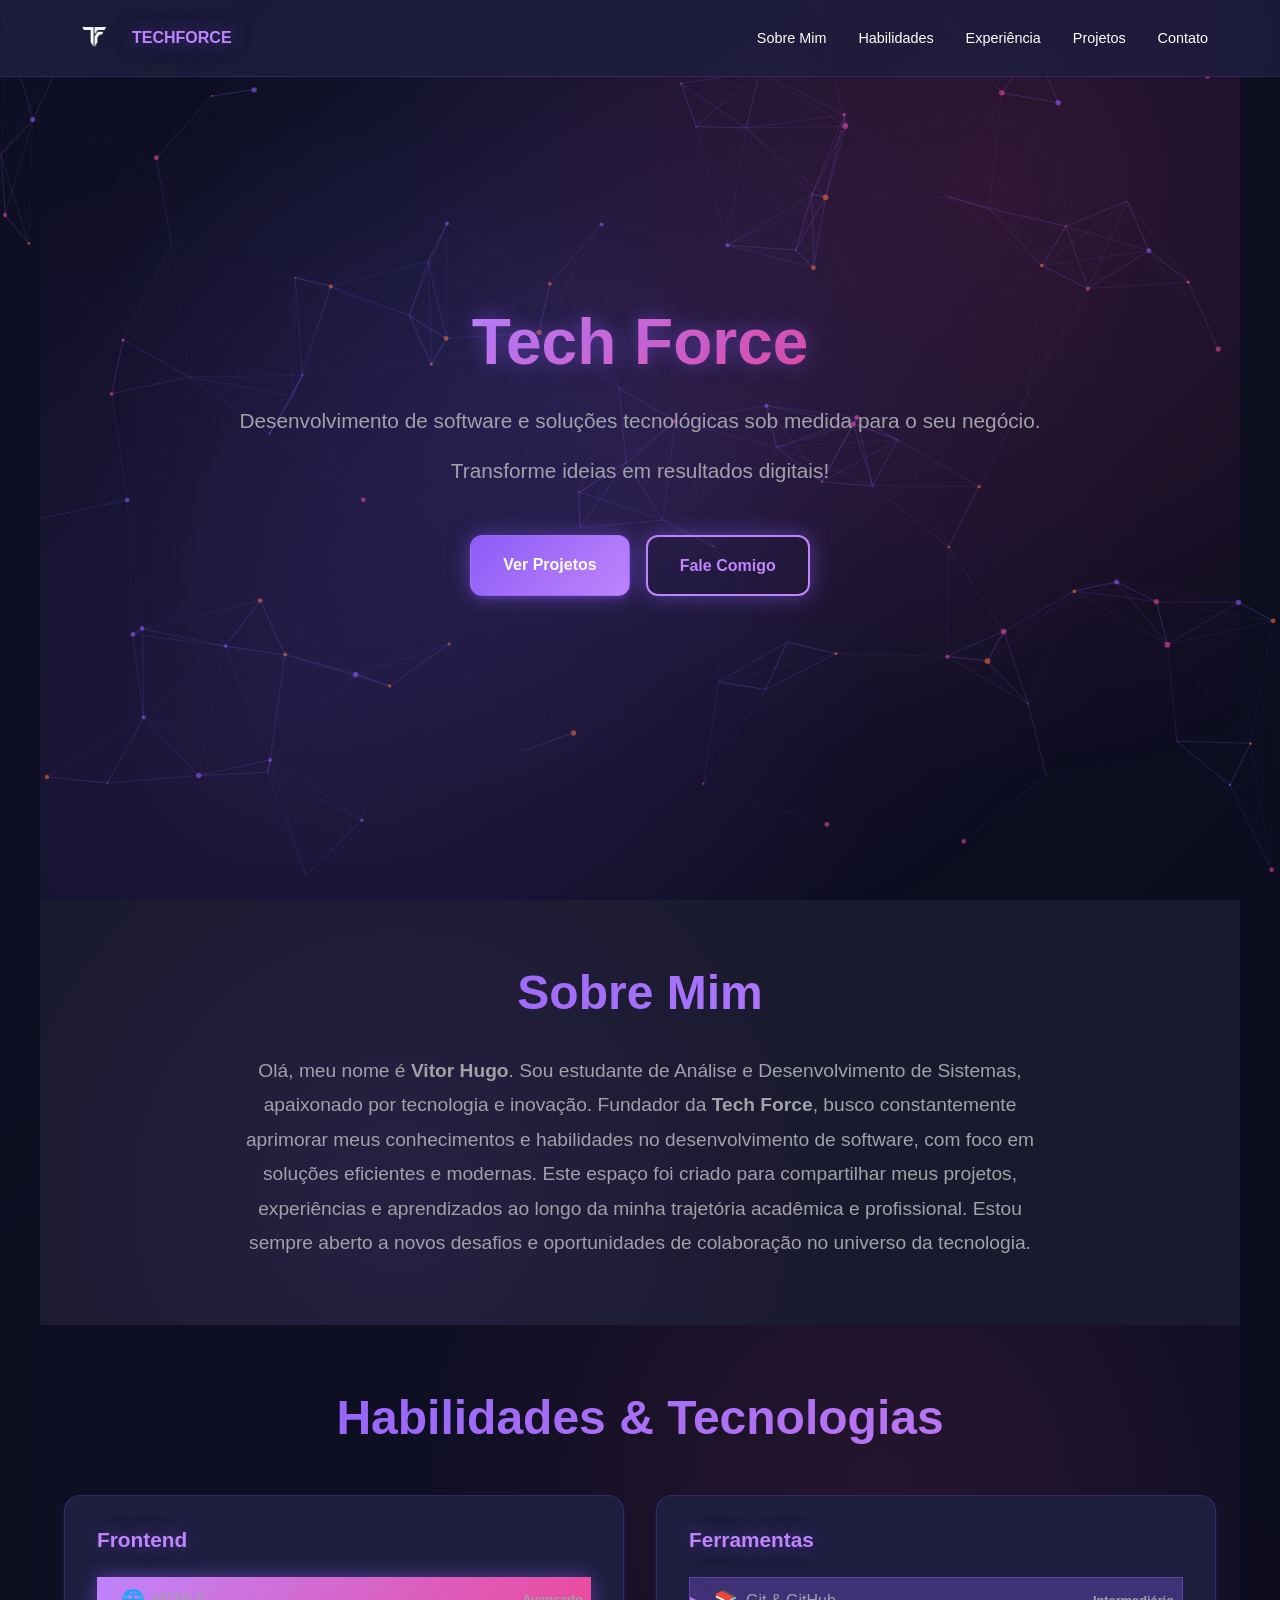
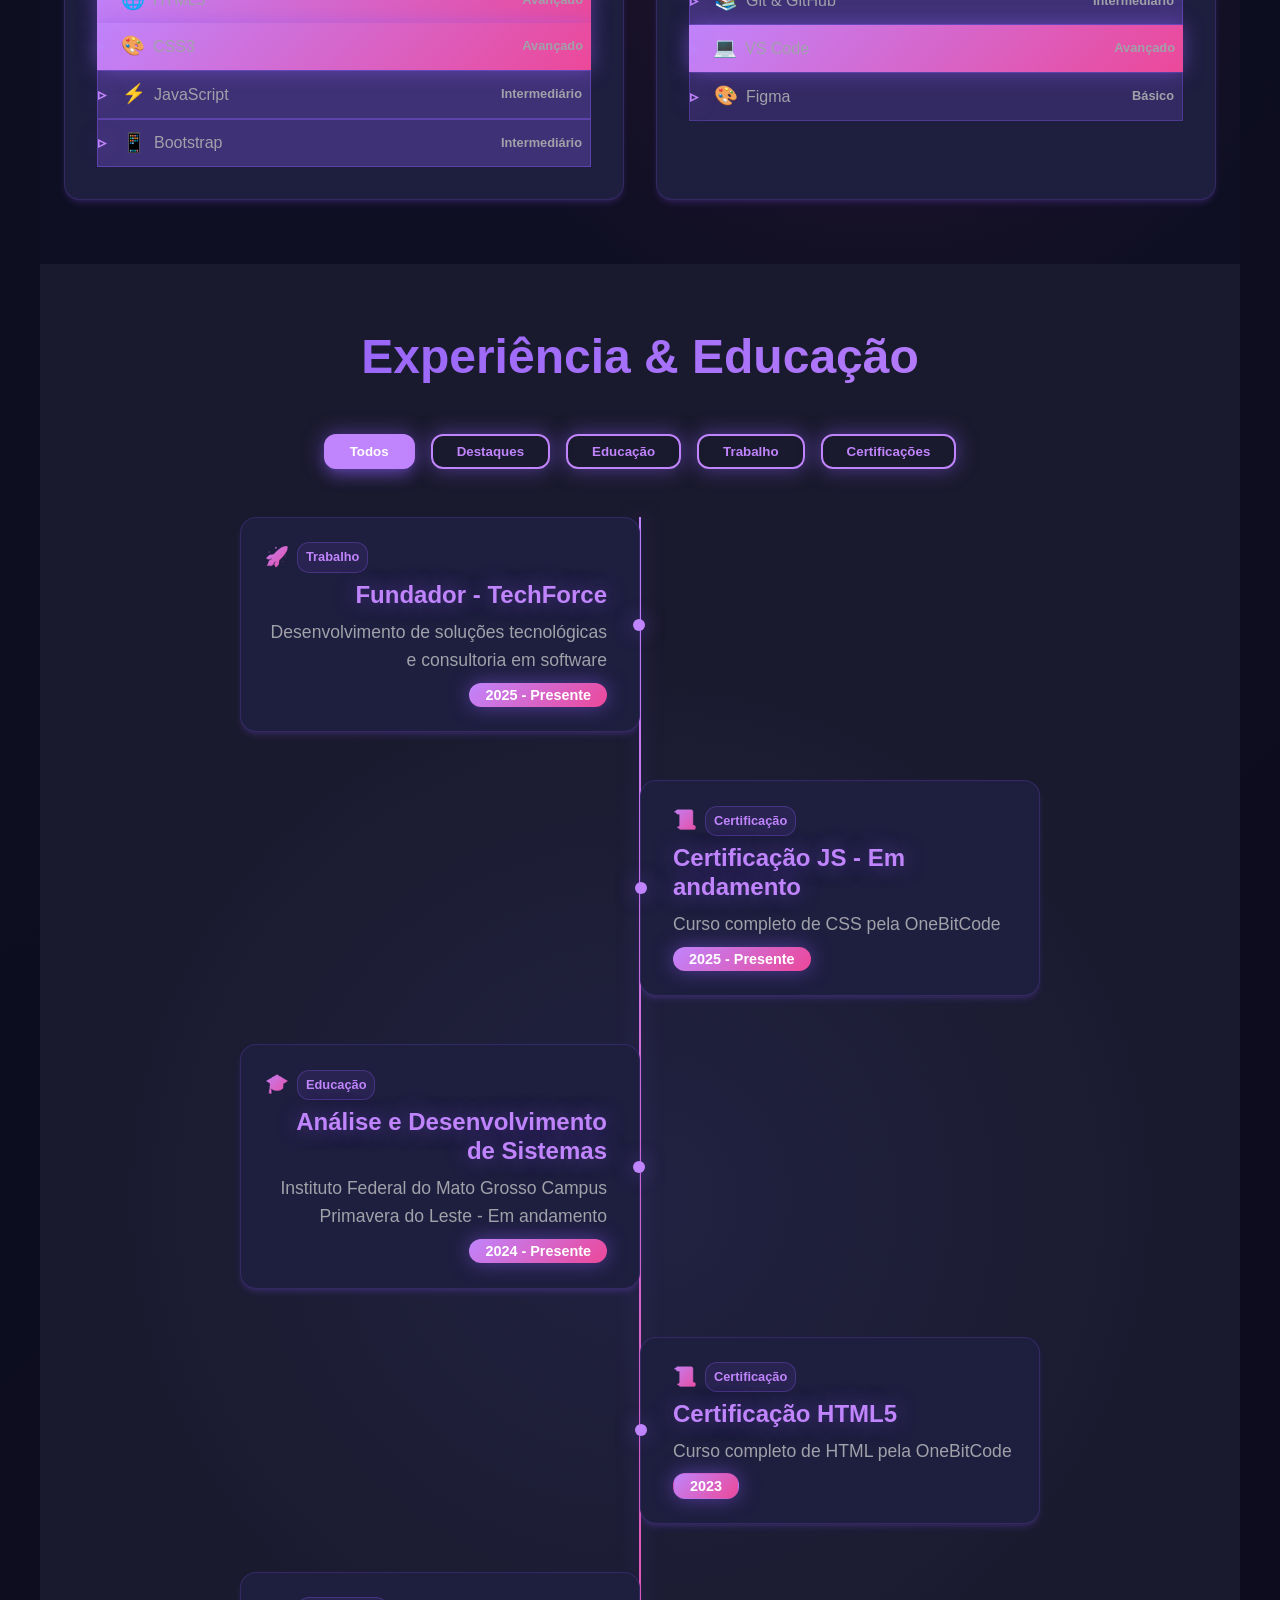
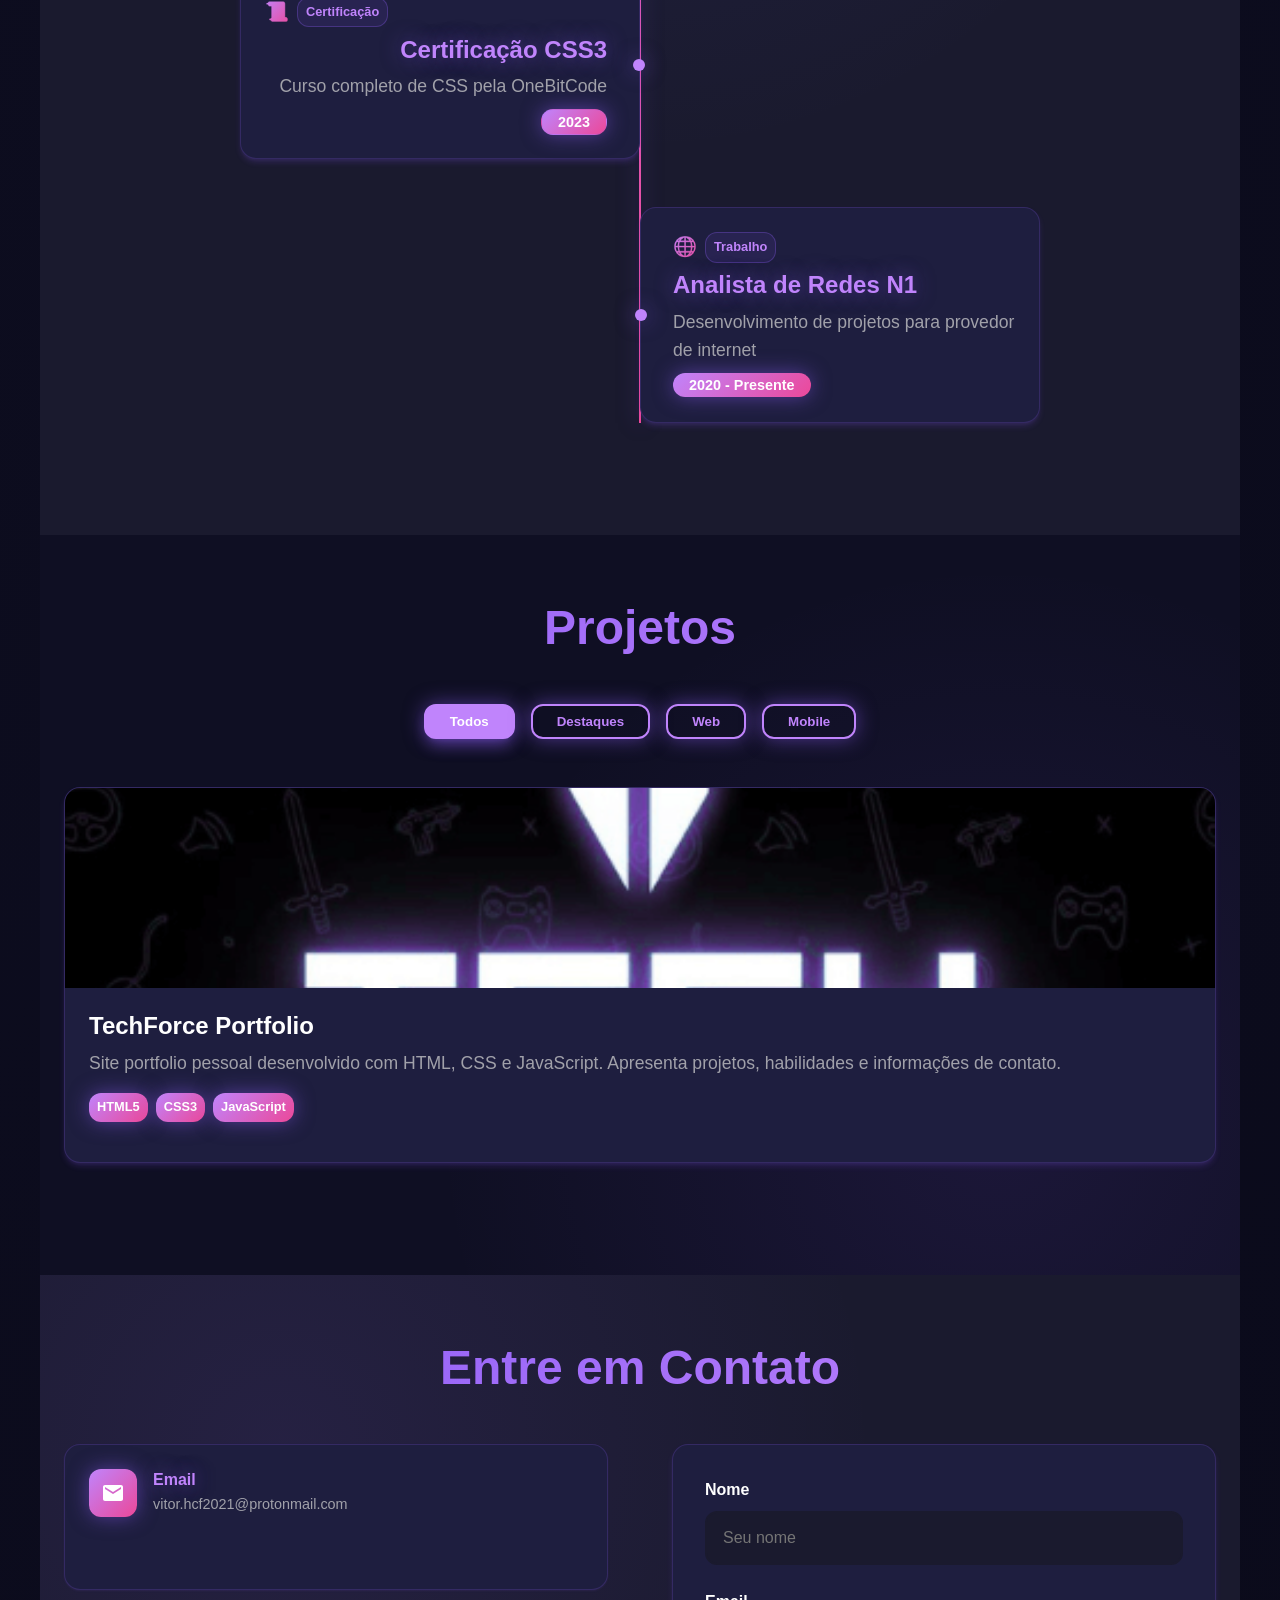
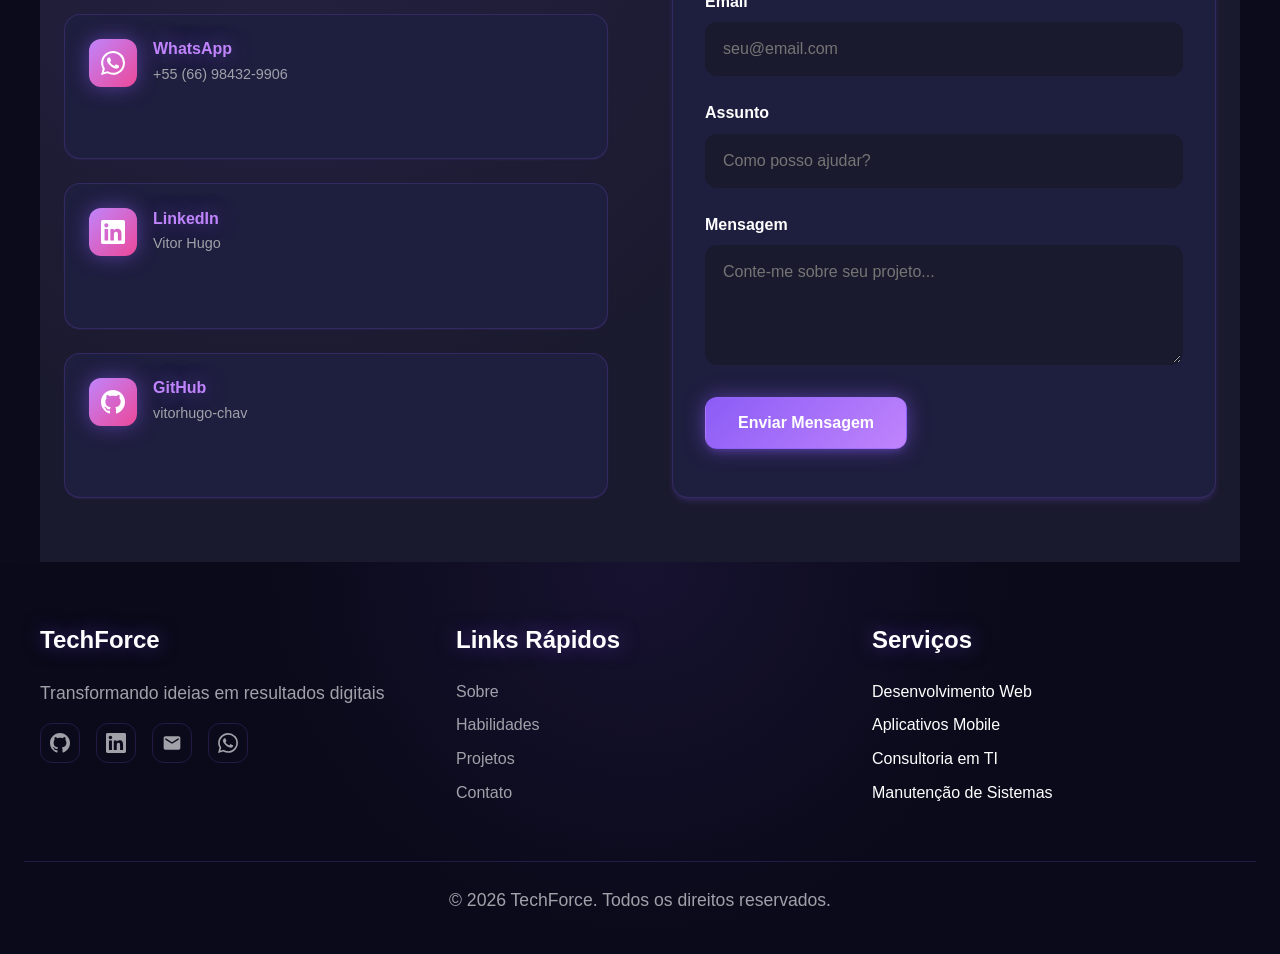
==== commit 2eb766d3: "integração do form de envio de email com o sistema formspree.io" ====
--- a/index.html
+++ b/index.html
@@ -291,7 +291,12 @@
           </div>
         </div>
 
-        <form action="#" method="POST" class="contact-form">
+        <form
+          id="contact-form"
+          action="https://formspree.io/f/mwpneere"
+          method="POST"
+          class="contact-form"
+        >
           <div class="form-group">
             <label for="name">Nome</label>
             <input
@@ -331,6 +336,7 @@
             ></textarea>
           </div>
           <button type="submit" class="btn btn-primary">Enviar Mensagem</button>
+          <p id="form-status" style="margin-top: 1rem;"></p>
         </form>
       </div>
     </section>
@@ -420,5 +426,6 @@
     <script src="assets/js/projects.js" defer></script>
     <script src="assets/js/timeline.js" defer></script>
     <script src="assets/js/skills.js" defer></script>
+    <script src="assets/js/form-handler.js" defer></script>
   </body>
 </html>
